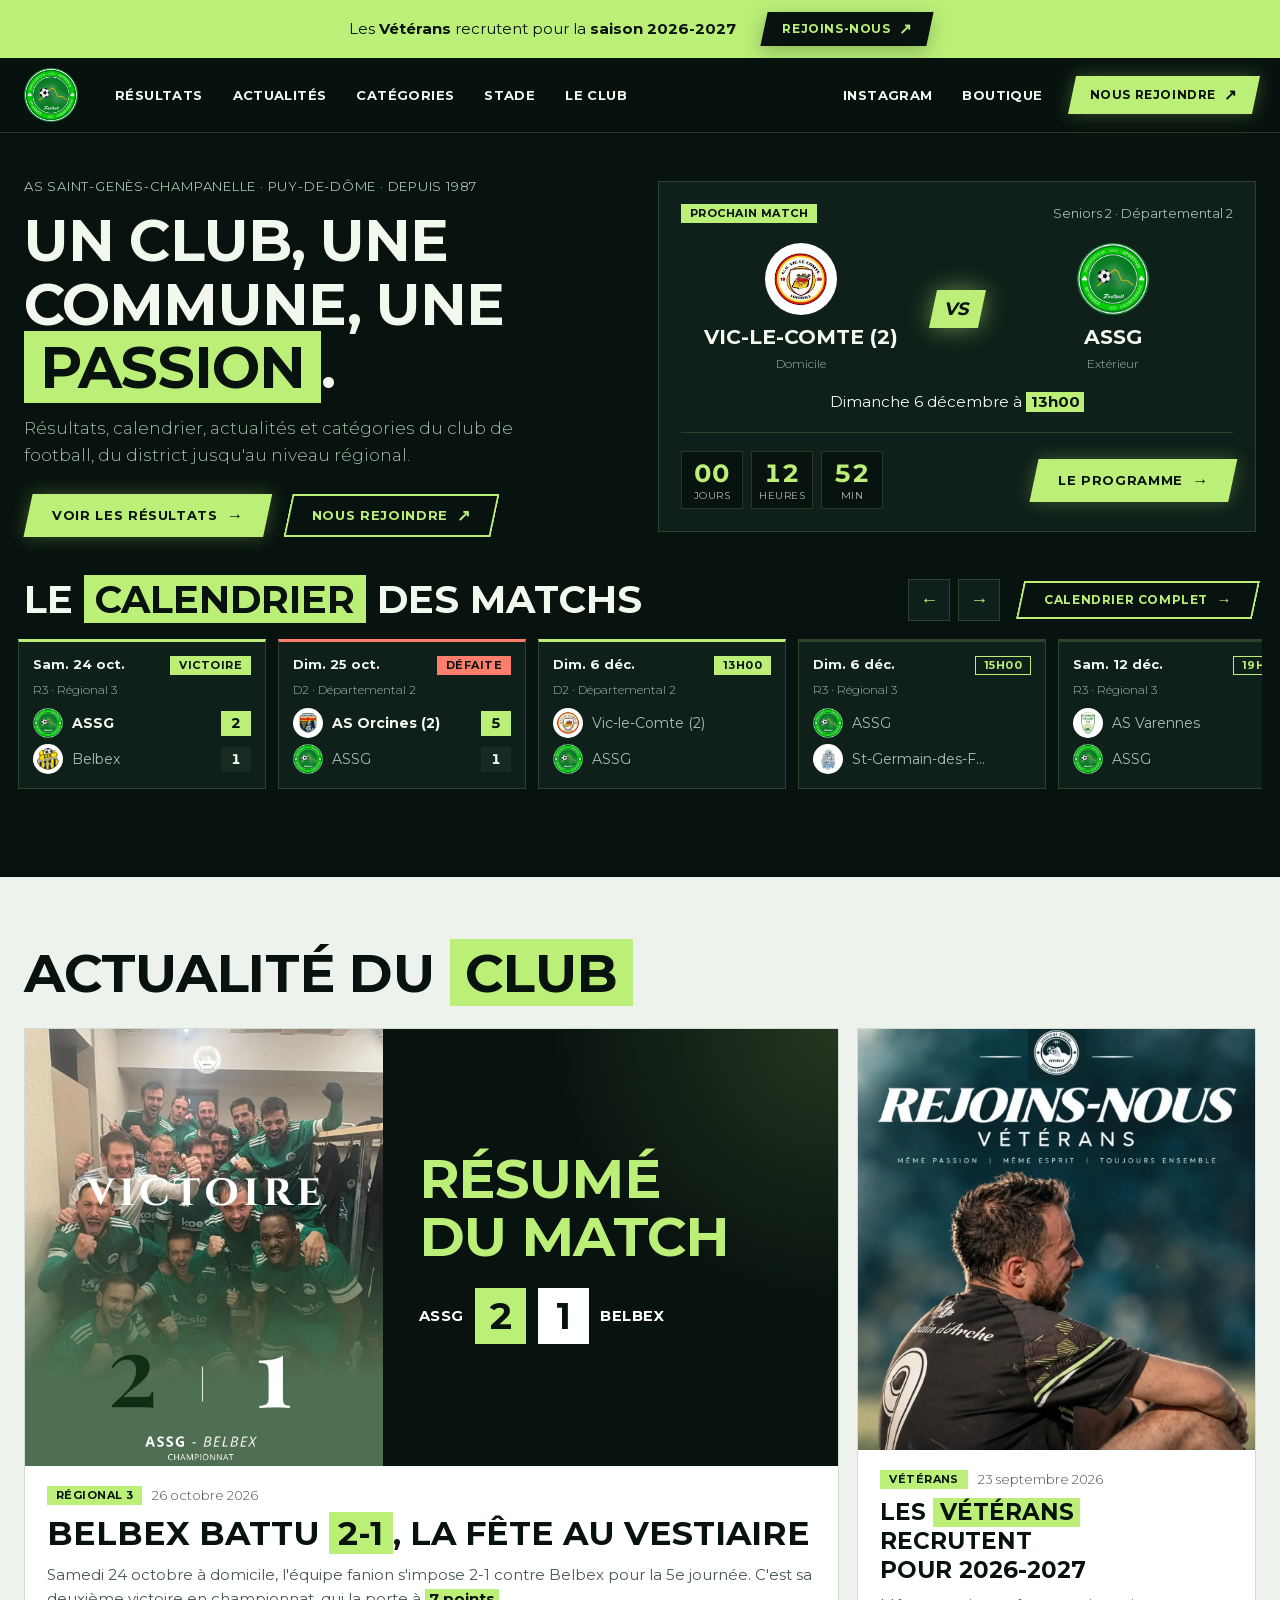
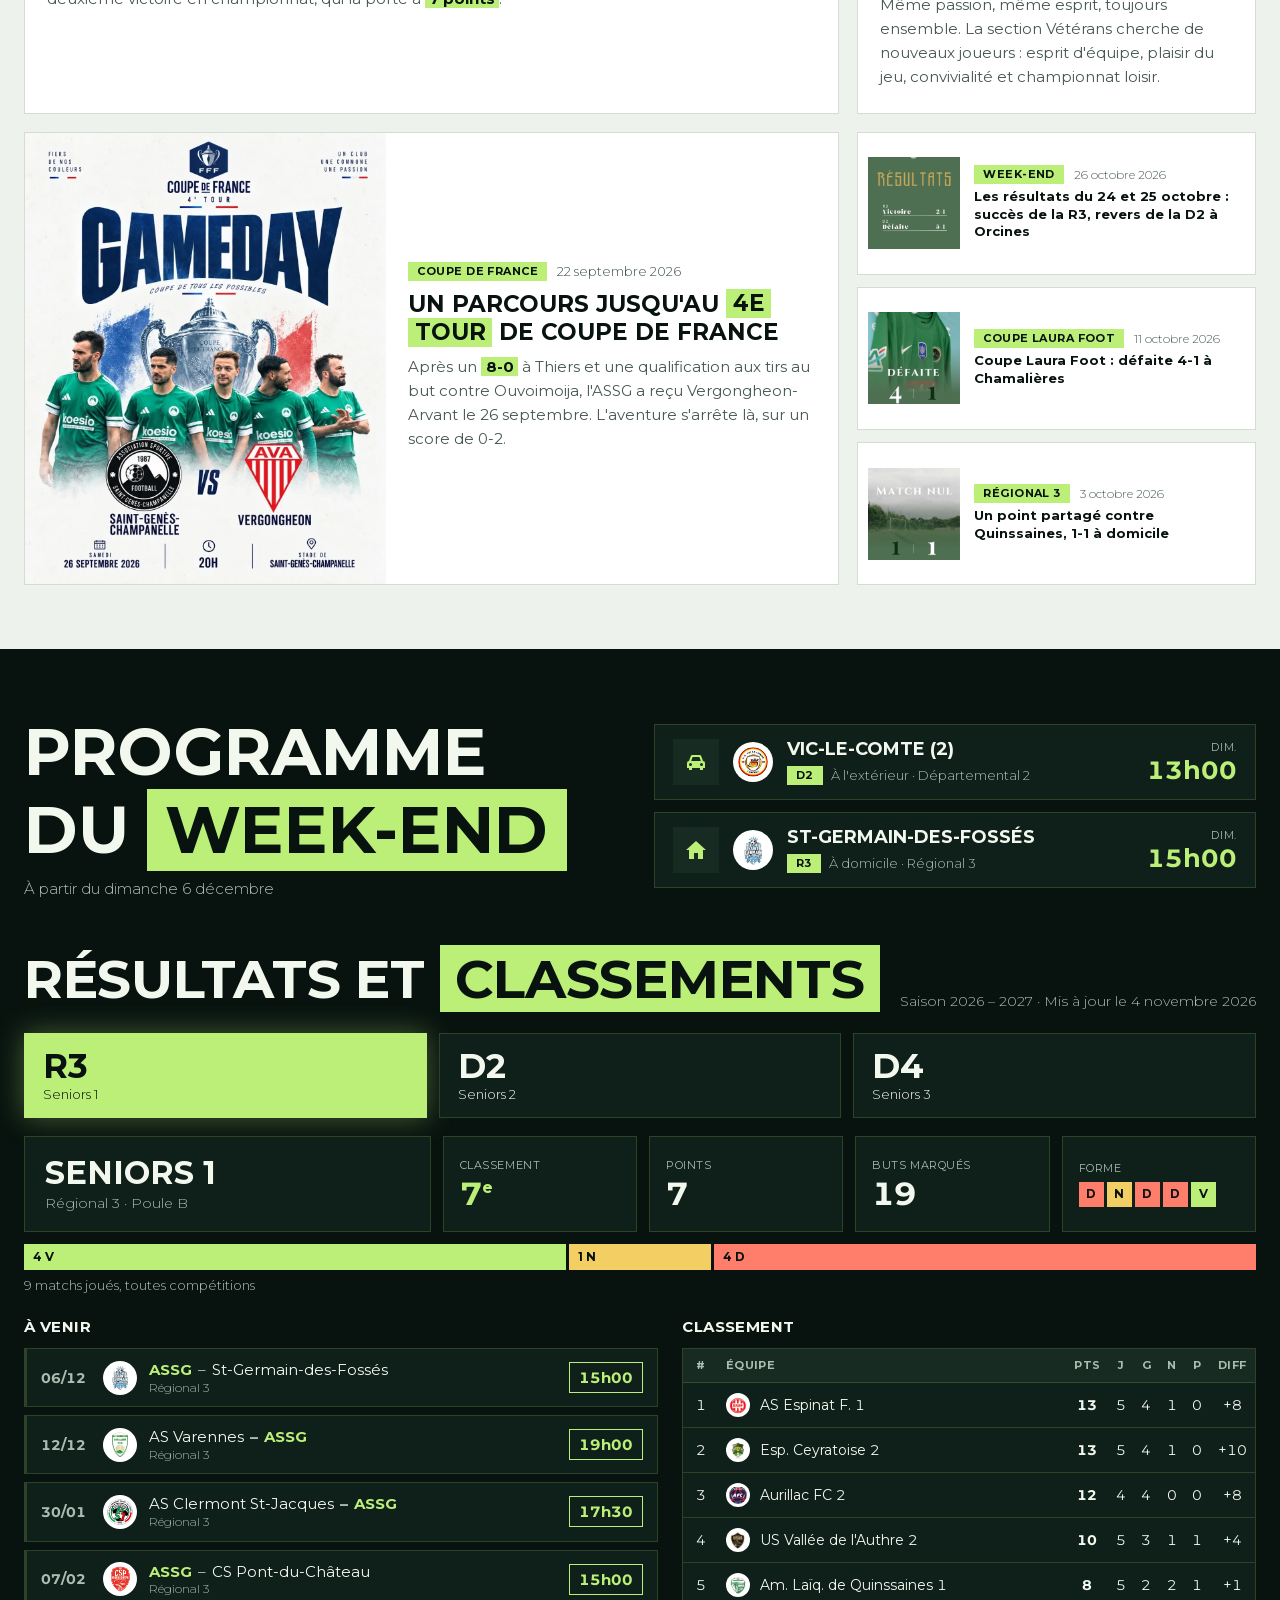
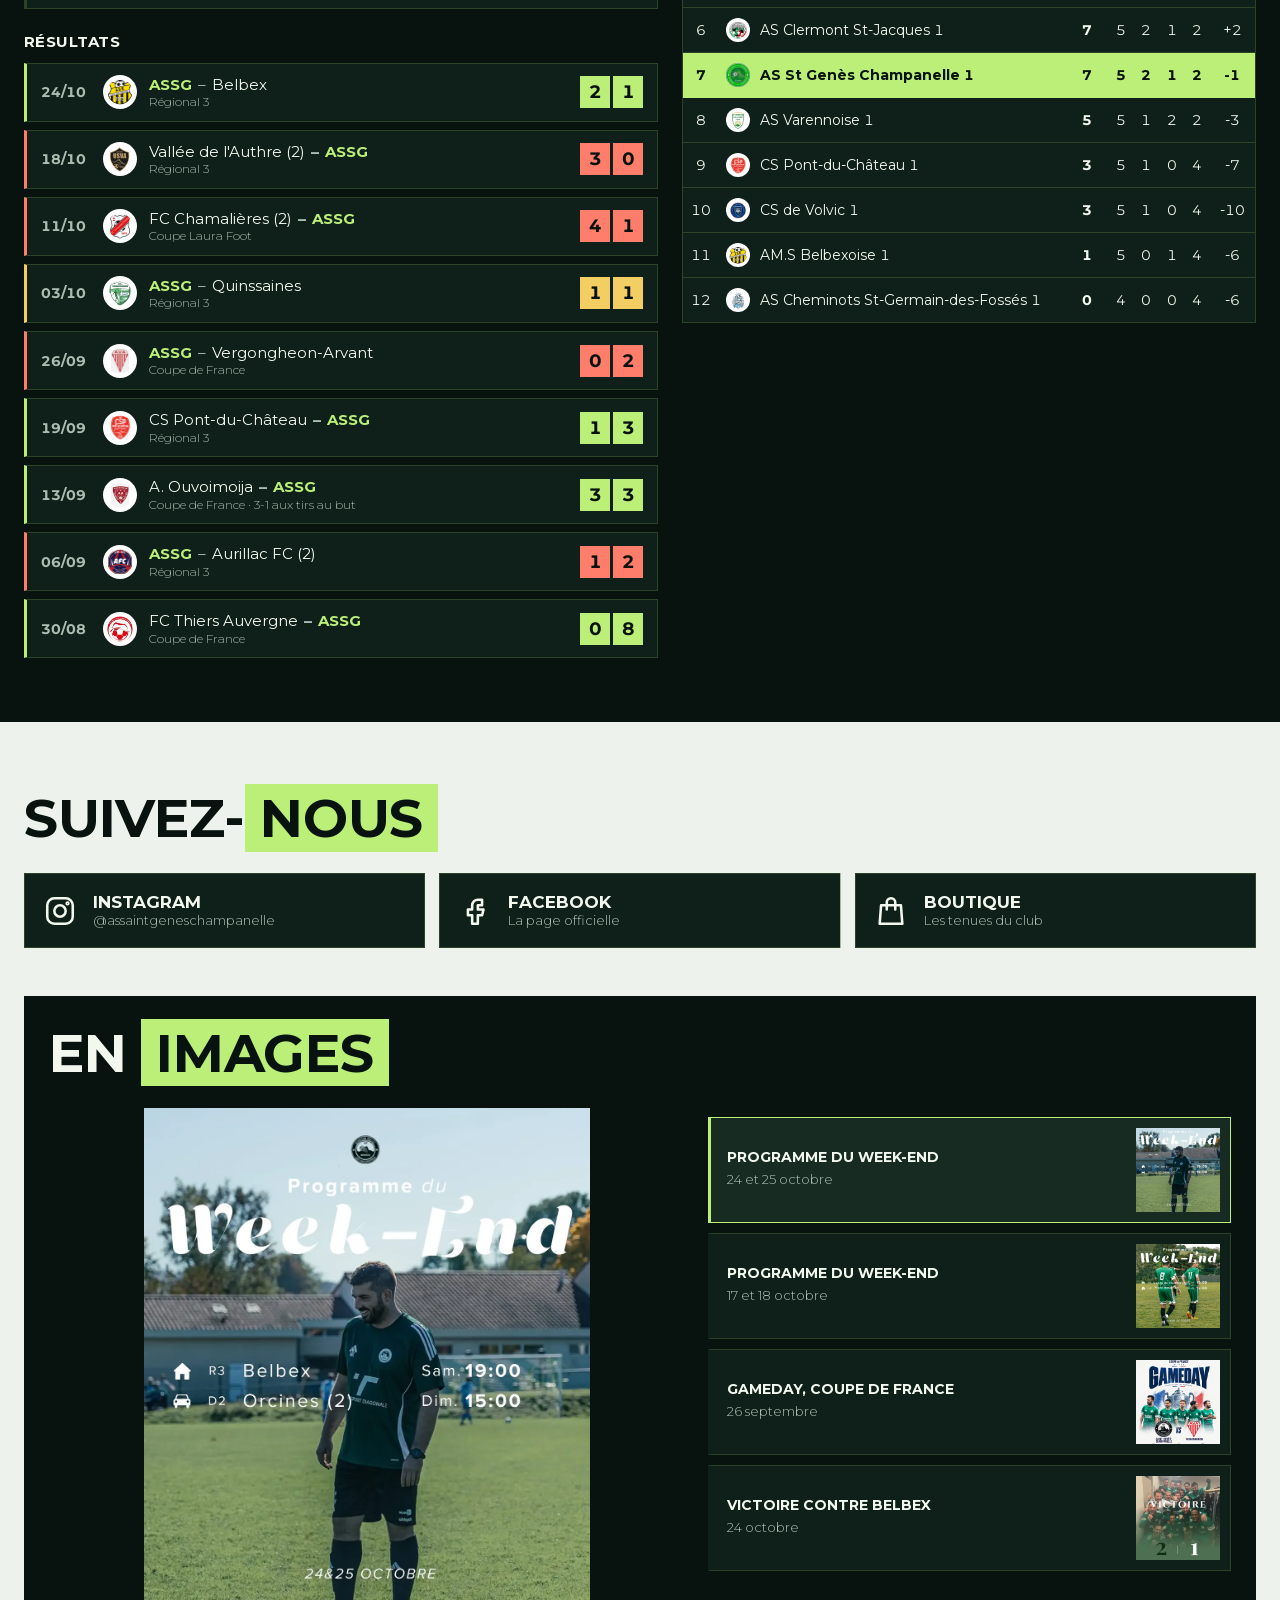
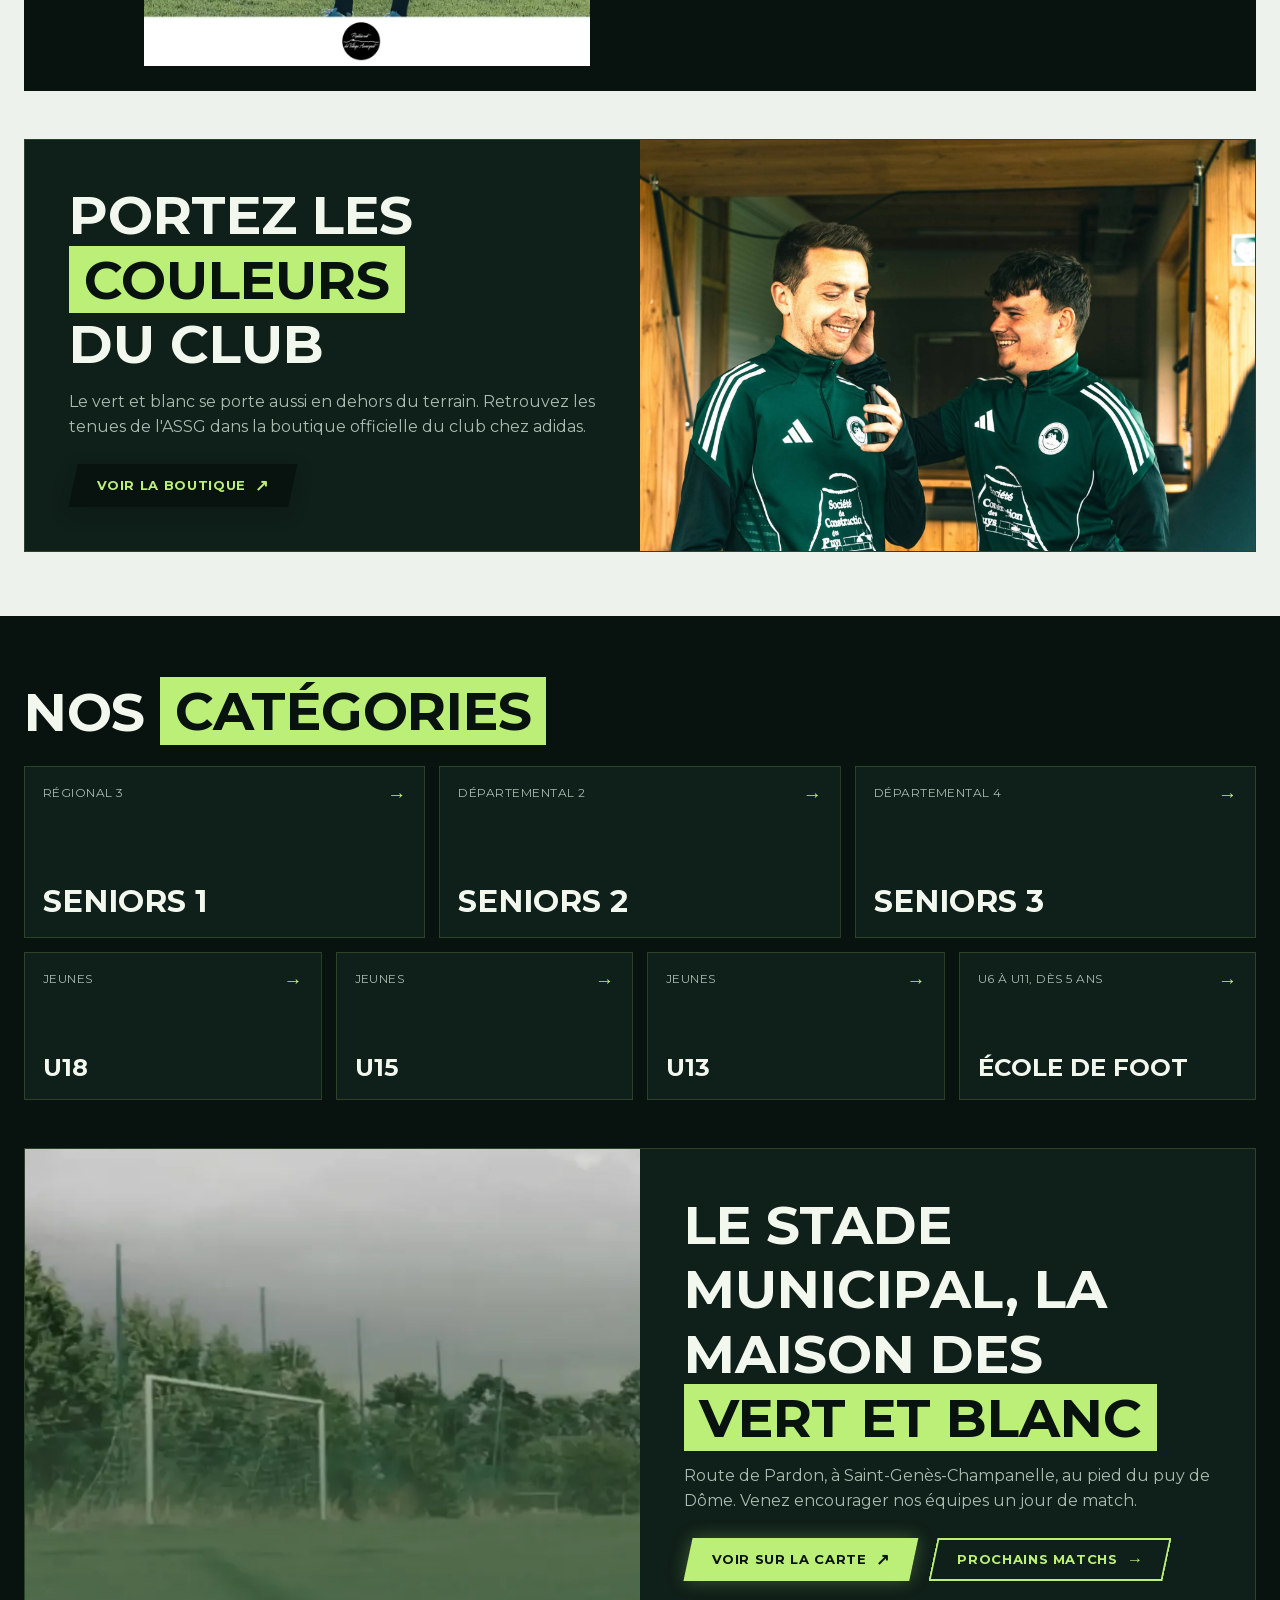
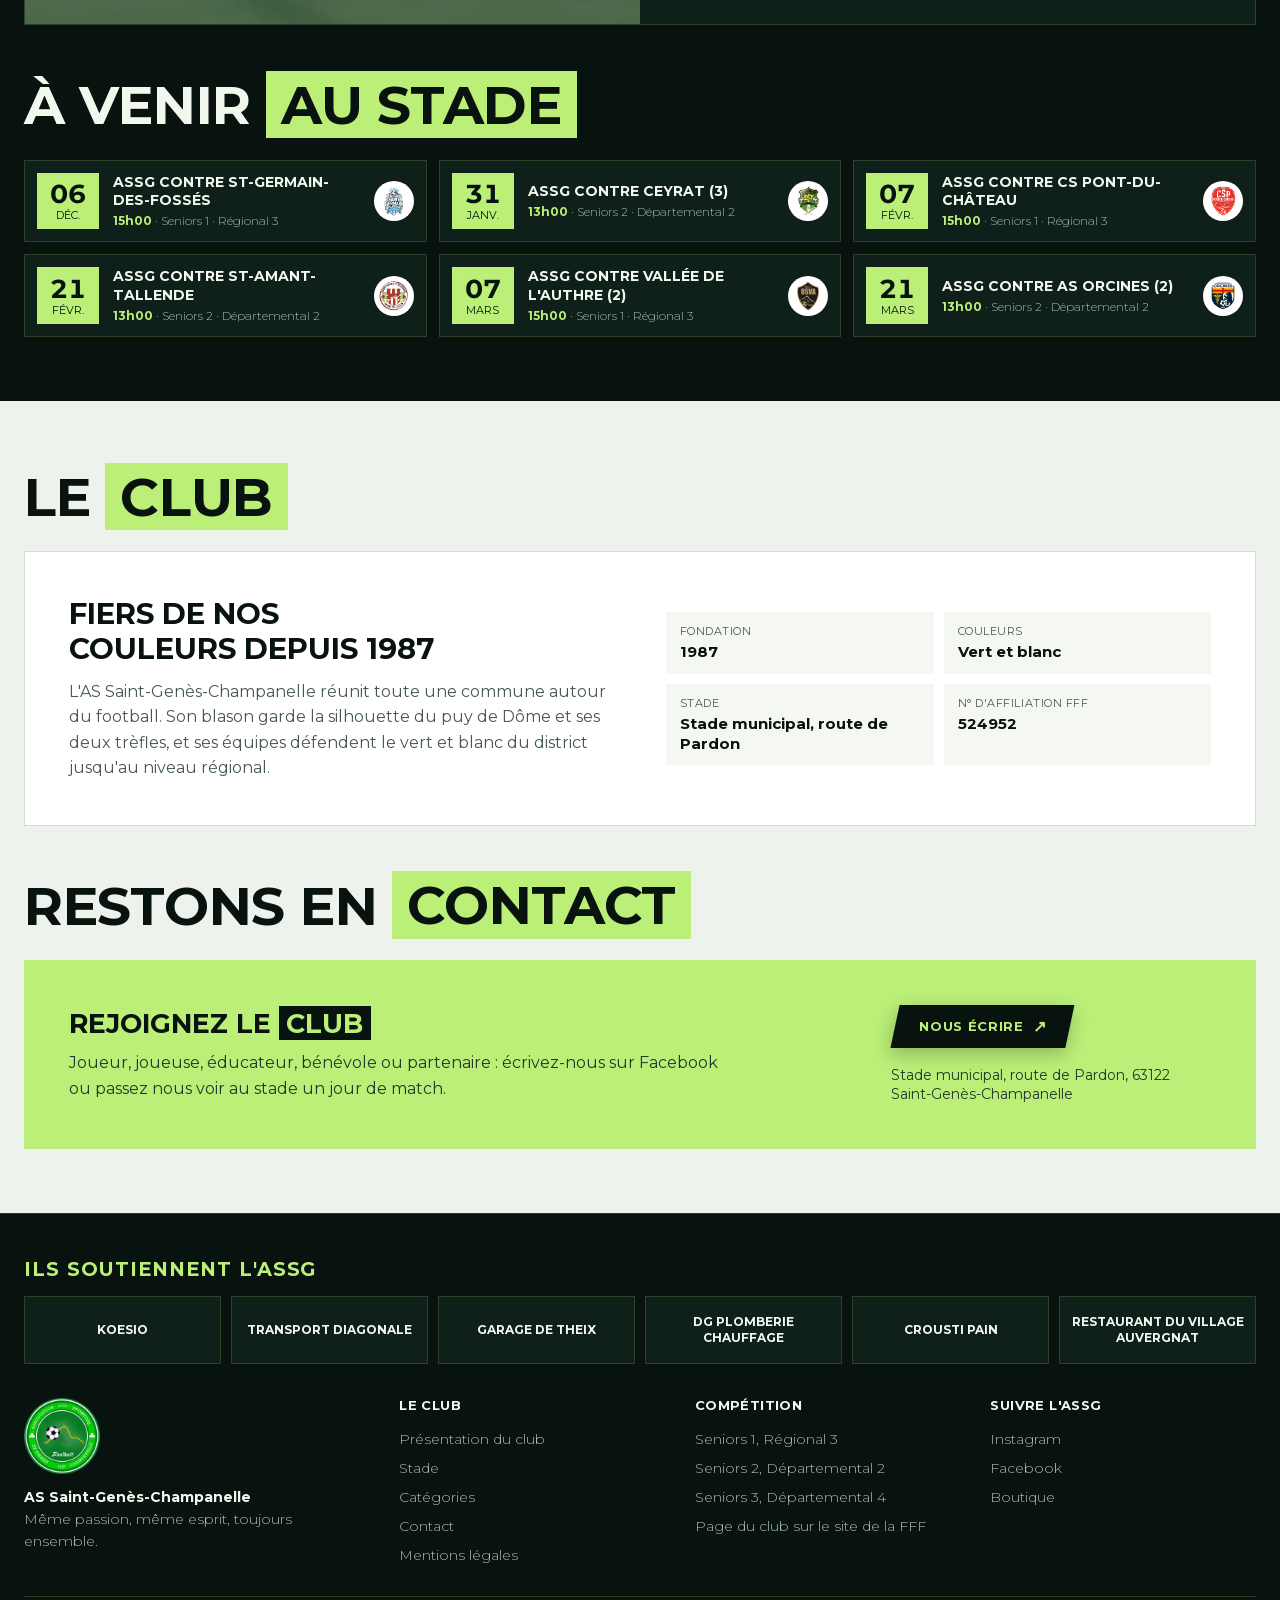
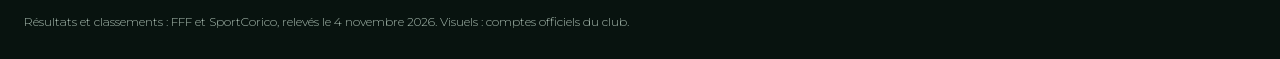
==== index.html @ 80221442 "Première publication du site de l'AS Saint-Genès-Champanelle Site statique, résultats mis à jour aut" ====
<!doctype html>
<html lang="fr">
<head>
<meta charset="utf-8">
<meta name="viewport" content="width=device-width, initial-scale=1, viewport-fit=cover">
<title>AS Saint-Genès-Champanelle</title>
<meta name="description" content="Site du club de football de l'AS Saint-Genès-Champanelle (Puy-de-Dôme) : résultats, classements, actualités, agenda et catégories.">
<link rel="icon" href="assets/logo.png">
<link rel="canonical" href="https://assaintgeneschampanelle.fr/">
<meta property="og:type" content="website">
<meta property="og:site_name" content="AS Saint-Genès-Champanelle">
<meta property="og:title" content="AS Saint-Genès-Champanelle">
<meta property="og:description" content="Résultats, calendrier, actualités et catégories du club de football du Puy-de-Dôme.">
<meta property="og:url" content="https://assaintgeneschampanelle.fr/">
<meta property="og:image" content="https://assaintgeneschampanelle.fr/assets/boutique-tenues.jpg">
<link rel="stylesheet" href="css/style.css">
</head>
<body>

<a class="saut" href="#resultats">Aller aux résultats</a>

<aside class="alerte" aria-label="Annonce">
  <div class="wrap alerte-in">
    <p>Les <strong>Vétérans</strong> recrutent pour la <strong class="nb">saison 2026-2027</strong></p>
    <a class="btn" data-lien="facebook" target="_blank" rel="noopener">Rejoins-nous</a>
  </div>
</aside>

<header class="top">
  <div class="wrap top-in">
    <a class="marque" href="#accueil" aria-label="AS Saint-Genès-Champanelle, accueil">
      <img src="assets/logo.png" alt="" width="54" height="54">
    </a>
    <button id="burger" class="burger" aria-expanded="false" aria-controls="nav">Menu</button>
    <nav id="nav" class="nav sombre" aria-label="Navigation principale">
      <div class="nav-g">
        <a href="#resultats">Résultats</a>
        <a href="#actualites">Actualités</a>
        <a href="#categories">Catégories</a>
        <a href="#stade">Stade</a>
        <a href="#club">Le club</a>
      </div>
      <div class="nav-d">
        <a data-lien="instagram" target="_blank" rel="noopener">Instagram</a>
        <a data-lien="boutique" target="_blank" rel="noopener">Boutique</a>
        <a class="btn" data-lien="facebook" target="_blank" rel="noopener">Nous rejoindre</a>
      </div>
    </nav>
  </div>
</header>

<main id="accueil">

  <section class="band sombre hero" aria-label="Le club, prochain match et calendrier">
    <div class="wrap">
      <div class="hero-grid">
        <div>
          <p class="kicker">AS Saint-Genès-Champanelle · Puy-de-Dôme · Depuis 1987</p>
          <h1>Un club, une commune, une <mark>passion</mark>.</h1>
          <p class="hero-sous">Résultats, calendrier, actualités et catégories du club de football, du district jusqu'au niveau régional.</p>
          <div class="btns">
            <a class="btn" href="#resultats">Voir les résultats</a>
            <a class="btn btn-ligne" data-lien="facebook" target="_blank" rel="noopener">Nous rejoindre</a>
          </div>
        </div>
        <div id="next" class="next tuile-pleine"></div>
      </div>

      <div class="sb-tete">
        <h2>Le <mark>calendrier</mark> des matchs</h2>
        <div class="sb-ctrl">
          <button type="button" class="fleche" id="sb-prec" aria-label="Matchs précédents">←</button>
          <button type="button" class="fleche" id="sb-suiv" aria-label="Matchs suivants">→</button>
          <a class="btn btn-ligne" href="#resultats">Calendrier complet</a>
        </div>
      </div>
      <ul id="scoreboard" class="scoreboard" tabindex="0" aria-label="Scores et prochains matchs, faites défiler horizontalement"></ul>
    </div>
  </section>

  <section id="actualites" class="band clair" aria-labelledby="t-act">
    <div class="wrap">
      <div class="tete"><h2 id="t-act">Actualité du <mark>club</mark></h2></div>
      <div class="lede">
        <article id="lede-une" class="lede-une card"></article>
        <article id="lede-rail" class="lede-rail card"></article>
        <article id="lede-moyen" class="lede-moyen card"></article>
        <ul id="lede-liste" class="lede-liste"></ul>
      </div>
    </div>
  </section>

  <section class="band sombre">
    <div class="wrap">
      <div id="prog-section" class="bloc prog-grid">
        <h2>Programme du <mark class="nb">week-end</mark> <span id="wk-date" class="wk-date"></span></h2>
        <ul id="programme" class="programme"></ul>
      </div>

      <div id="resultats" class="bloc">
        <div class="tete">
          <h2>Résultats et <mark>classements</mark></h2>
          <p>Saison 2026 – 2027 · Mis à jour le <span data-maj></span></p>
        </div>
        <div id="onglets" class="onglets" role="tablist" aria-label="Choisir une équipe"></div>
        <div id="equipe-panel" class="panel" role="tabpanel"></div>
      </div>
    </div>
  </section>

  <section class="band clair">
    <div class="wrap">
      <div class="bloc">
        <div class="tete"><h2>Suivez-<mark>nous</mark></h2></div>
        <div class="reseaux sombre">
          <a class="tuile-pleine" data-lien="instagram" target="_blank" rel="noopener">
            <svg viewBox="0 0 24 24" aria-hidden="true"><rect x="3" y="3" width="18" height="18" rx="5"/><circle cx="12" cy="12" r="4"/><circle cx="17.3" cy="6.7" r=".6"/></svg>
            <div><b>Instagram</b><span>@assaintgeneschampanelle</span></div>
          </a>
          <a class="tuile-pleine" data-lien="facebook" target="_blank" rel="noopener">
            <svg viewBox="0 0 24 24" aria-hidden="true"><path d="M14 8h3V4h-3a4 4 0 0 0-4 4v3H7v4h3v6h4v-6h3l1-4h-4V8z"/></svg>
            <div><b>Facebook</b><span>La page officielle</span></div>
          </a>
          <a class="tuile-pleine" data-lien="boutique" target="_blank" rel="noopener">
            <svg viewBox="0 0 24 24" aria-hidden="true"><path d="M5 8h14l1 13H4L5 8z"/><path d="M9 11V6a3 3 0 0 1 6 0v5"/></svg>
            <div><b>Boutique</b><span>Les tenues du club</span></div>
          </a>
        </div>
      </div>

      <div class="bloc">
        <div class="galerie sombre">
          <div class="gal-grand">
            <div class="tete"><h2 id="t-img">En <mark>images</mark></h2></div>
            <a id="gal-lien" target="_blank" rel="noopener"><img id="gal-img" src="assets/weekend-24-25-oct.webp" alt=""></a>
          </div>
          <ul id="gal-liste" class="gal-liste"></ul>
        </div>
      </div>

      <div class="bloc split card sombre">
        <div class="split-txt">
          <h2>Portez les <mark>couleurs</mark> du club</h2>
          <p>Le vert et blanc se porte aussi en dehors du terrain. Retrouvez les tenues de l'ASSG dans la boutique officielle du club chez adidas.</p>
          <div class="btns">
            <a class="btn" data-lien="boutique" target="_blank" rel="noopener">Voir la boutique</a>
          </div>
        </div>
        <div class="split-media"><img class="split-img crop-tenues" src="assets/boutique-tenues.jpg" alt="Deux membres de l'ASSG souriants, en haut d'entraînement vert du club" loading="lazy"></div>
      </div>
    </div>
  </section>

  <section class="band sombre">
    <div class="wrap">
      <div id="categories" class="bloc">
        <div class="tete"><h2>Nos <mark>catégories</mark></h2></div>
        <div class="tuiles">
          <a class="tuile t3 tuile-pleine" href="#resultats" data-voir="s1"><span class="tuile-haut"><span class="tuile-niv">Régional 3</span><span class="tuile-fl">→</span></span><b>Seniors 1</b></a>
          <a class="tuile t3 tuile-pleine" href="#resultats" data-voir="s2"><span class="tuile-haut"><span class="tuile-niv">Départemental 2</span><span class="tuile-fl">→</span></span><b>Seniors 2</b></a>
          <a class="tuile t3 tuile-pleine" href="#resultats" data-voir="s3"><span class="tuile-haut"><span class="tuile-niv">Départemental 4</span><span class="tuile-fl">→</span></span><b>Seniors 3</b></a>
          <a class="tuile t4 tuile-pleine" data-lien="facebook" target="_blank" rel="noopener"><span class="tuile-haut"><span class="tuile-niv">Jeunes</span><span class="tuile-fl">→</span></span><b>U18</b></a>
          <a class="tuile t4 tuile-pleine" data-lien="facebook" target="_blank" rel="noopener"><span class="tuile-haut"><span class="tuile-niv">Jeunes</span><span class="tuile-fl">→</span></span><b>U15</b></a>
          <a class="tuile t4 tuile-pleine" data-lien="facebook" target="_blank" rel="noopener"><span class="tuile-haut"><span class="tuile-niv">Jeunes</span><span class="tuile-fl">→</span></span><b>U13</b></a>
          <a class="tuile t4 tuile-pleine" data-lien="facebook" target="_blank" rel="noopener"><span class="tuile-haut"><span class="tuile-niv">U6 à U11, dès 5 ans</span><span class="tuile-fl">→</span></span><b>École de foot</b></a>
        </div>
      </div>

      <div id="stade" class="bloc split split-inv card">
        <div class="split-media"><img class="split-img crop-terrain" src="assets/nul-quinssaines.webp" alt="Le terrain du stade municipal et ses buts, sous un ciel gris" loading="lazy"></div>
        <div class="split-txt">
          <h2>Le stade municipal, la maison des <mark>Vert et Blanc</mark></h2>
          <p>Route de Pardon, à Saint-Genès-Champanelle, au pied du puy de Dôme. Venez encourager nos équipes un jour de match.</p>
          <div class="btns">
            <a class="btn" data-lien="carte" target="_blank" rel="noopener">Voir sur la carte</a>
            <a class="btn btn-ligne" href="#agenda-section">Prochains matchs</a>
          </div>
        </div>
      </div>

      <div id="agenda-section" class="bloc">
        <div class="tete"><h2>À venir <mark>au stade</mark></h2></div>
        <ul id="agenda" class="agenda"></ul>
      </div>
    </div>
  </section>

  <section class="band clair">
    <div class="wrap">
      <div id="club" class="bloc">
        <div class="tete"><h2>Le <mark>club</mark></h2></div>
        <div class="club-txt card">
          <div>
            <h3>Fiers de nos couleurs depuis 1987</h3>
            <p>L'AS Saint-Genès-Champanelle réunit toute une commune autour du football. Son blason garde la silhouette du puy de Dôme et ses deux trèfles, et ses équipes défendent le vert et blanc du district jusqu'au niveau régional.</p>
          </div>
          <dl class="fiche">
            <div><dt>Fondation</dt><dd>1987</dd></div>
            <div><dt>Couleurs</dt><dd>Vert et blanc</dd></div>
            <div><dt>Stade</dt><dd>Stade municipal, route de Pardon</dd></div>
            <div><dt>N° d'affiliation FFF</dt><dd>524952</dd></div>
          </dl>
        </div>
      </div>

      <div id="contact" class="bloc">
        <div class="tete"><h2>Restons en <mark>contact</mark></h2></div>
        <div class="carte carte-lime card clair">
          <div>
            <h3>Rejoignez le <mark>club</mark></h3>
            <p>Joueur, joueuse, éducateur, bénévole ou partenaire : écrivez-nous sur Facebook ou passez nous voir au stade un jour de match.</p>
          </div>
          <div class="carte-action">
            <a class="btn" data-lien="facebook" target="_blank" rel="noopener">Nous écrire</a>
            <address>Stade municipal, route de Pardon, 63122 Saint-Genès-Champanelle</address>
          </div>
        </div>
      </div>
    </div>
  </section>

</main>

<footer class="pied sombre">
  <div class="wrap">
    <div class="pied-part">
      <h2>Ils soutiennent l'ASSG</h2>
      <ul id="partenaires" class="partenaires"></ul>
    </div>
    <div class="pied-nav">
      <div class="pied-marque">
        <img src="assets/logo.png" alt="Blason de l'AS Saint-Genès-Champanelle" width="76" height="76" loading="lazy">
        <p><b>AS Saint-Genès-Champanelle</b><br>Même passion, même esprit, toujours ensemble.</p>
      </div>
      <nav aria-label="Le club">
        <h3>Le club</h3>
        <a href="#club">Présentation du club</a>
        <a href="#stade">Stade</a>
        <a href="#categories">Catégories</a>
        <a data-lien="facebook" target="_blank" rel="noopener">Contact</a>
        <a href="mentions-legales.html">Mentions légales</a>
      </nav>
      <nav aria-label="Compétition">
        <h3>Compétition</h3>
        <a href="#resultats" data-voir="s1">Seniors 1, Régional 3</a>
        <a href="#resultats" data-voir="s2">Seniors 2, Départemental 2</a>
        <a href="#resultats" data-voir="s3">Seniors 3, Départemental 4</a>
        <a data-lien="fff" target="_blank" rel="noopener">Page du club sur le site de la FFF</a>
      </nav>
      <nav aria-label="Réseaux du club">
        <h3>Suivre l'ASSG</h3>
        <a data-lien="instagram" target="_blank" rel="noopener">Instagram</a>
        <a data-lien="facebook" target="_blank" rel="noopener">Facebook</a>
        <a data-lien="boutique" target="_blank" rel="noopener">Boutique</a>
      </nav>
    </div>
    <p class="pied-src">Résultats et classements : FFF et SportCorico, relevés le <span data-maj></span>. Visuels : comptes officiels du club.</p>
  </div>
</footer>

<script src="js/data.js"></script>
<script src="js/resultats.js"></script>
<script src="js/app.js"></script>
</body>
</html>
---- css/style.css ----
/* Direction : interface de type esport, faite de cards et de tuiles.
   Fond #08130F en alternance avec des bandes claires, surbrillance #BBEF78.
   Montserrat Bold pour les titres et les données, Regular et Light pour les textes.
   Aucune animation automatique : tous les effets se déclenchent au passage de la souris. */
@font-face { font-family: "Montserrat"; font-style: normal; font-weight: 100 900; font-display: swap; src: url("../assets/fonts/montserrat-latin-ext.woff2") format("woff2"); unicode-range: U+0100-02BA, U+02BD-02C5, U+02C7-02CC, U+02CE-02D7, U+02DD-02FF, U+0304, U+0308, U+0329, U+1D00-1DBF, U+1E00-1E9F, U+1EF2-1EFF, U+2020, U+20A0-20AB, U+20AD-20C4, U+2113, U+2C60-2C7F, U+A720-A7FF; }
@font-face { font-family: "Montserrat"; font-style: normal; font-weight: 100 900; font-display: swap; src: url("../assets/fonts/montserrat-latin.woff2") format("woff2"); unicode-range: U+0000-00FF, U+0131, U+0152-0153, U+02BB-02BC, U+02C6, U+02DA, U+02DC, U+0304, U+0308, U+0329, U+2000-206F, U+20AC, U+2122, U+2191, U+2193, U+2212, U+2215, U+FEFF, U+FFFD; }

:root {
  --noir: #08130F;
  --noir-2: #0F1F19;
  --noir-3: #172B22;
  --lime: #BBEF78;
  --lime-rgb: 187, 239, 120;
  --rouge: #FF7D6B;
  --ambre: #F3CE63;
  --craie: #EDF2EC;
  --blanc: #FFFFFF;
  --contour: #000000;
  --halo: 0 0 0 transparent;
  --f: "Montserrat", "Helvetica Neue", Arial, sans-serif;
  color-scheme: light;
}

/* Chaque bande ou card choisit son univers : les composants ne lisent que ces variables */
.sombre {
  --surface: var(--noir-2);
  --surface-2: var(--noir-3);
  --bord: rgba(var(--lime-rgb), .17);
  --txt: #F3F8EF;
  --doux: #A9BDB1;
  --ombre: rgba(0, 0, 0, .55);
  --spot: rgba(255, 255, 255, .07);
  --vif: var(--lime);
  color: var(--txt);
}
.clair {
  --surface: var(--blanc);
  --surface-2: #F4F7F2;
  --bord: #D3DDD3;
  --txt: var(--noir);
  --doux: #47594F;
  --ombre: rgba(8, 19, 15, .18);
  --spot: rgba(255, 255, 255, .3);
  --vif: var(--noir);
  color: var(--txt);
}
/* Cards posées sur un fond vert foncé : contour, équerres et lueur lime au survol */
.band.sombre, .pied.sombre, .galerie.sombre {
  --contour: var(--lime);
  --spot: rgba(var(--lime-rgb), .15);
  --halo: 0 0 30px rgba(var(--lime-rgb), .22);
}

* { box-sizing: border-box; }
html { scroll-behavior: smooth; scroll-padding-top: 92px; }
body { margin: 0; background: var(--noir); color: var(--blanc); font: 400 16px/1.6 var(--f); overflow-x: hidden; -webkit-font-smoothing: antialiased; }
img { max-width: 100%; display: block; height: auto; }
ul, ol { list-style: none; margin: 0; padding: 0; }
h1, h2, h3, h4, p, dl, dd, figure { margin: 0; }
a { color: inherit; }
button { font: inherit; color: inherit; }
:focus-visible { outline: 3px solid var(--lime); outline-offset: 3px; }

.wrap { max-width: 1320px; margin-inline: auto; padding-left: max(24px, env(safe-area-inset-left, 0px)); padding-right: max(24px, env(safe-area-inset-right, 0px)); }
.saut { position: absolute; left: -999px; }
.saut:focus { left: 12px; top: 12px; z-index: 50; background: var(--lime); color: var(--noir); padding: 8px 12px; }
.nb { white-space: nowrap; }

/* Mot-clé en surbrillance */
mark { background: var(--lime); color: var(--noir); padding: .02em .28em; font-weight: 700; -webkit-box-decoration-break: clone; box-decoration-break: clone; }

/* Bandes */
.band { padding-block: 64px; }
.band.sombre { background: var(--noir); }
.band.clair { background: var(--craie); }
.bloc + .bloc { margin-top: 48px; }

.tete { display: flex; justify-content: space-between; align-items: flex-end; flex-wrap: wrap; gap: 8px 20px; margin-bottom: 22px; }
.tete h2 { font: 700 clamp(37.5px, 4.2vw, 54px)/1.2 var(--f); text-transform: uppercase; letter-spacing: -.005em; text-wrap: balance; }
.tete p { font: 300 14px/1.4 var(--f); color: var(--doux); }

/* ===== Boutons ===== */
.btn {
  position: relative; isolation: isolate; display: inline-flex; align-items: center; gap: .7em;
  padding: 15px 24px; border: 0; background: none; cursor: pointer;
  font: 700 13px/1 var(--f); text-transform: uppercase; letter-spacing: .05em; text-decoration: none; white-space: nowrap;
  color: var(--noir); transition: translate .2s ease, color .25s ease;
}
.btn::before {
  content: ""; position: absolute; inset: 0; z-index: -1; transform: skewX(-12deg);
  background: linear-gradient(105deg, var(--lime) 40%, #F4FFE4 50%, var(--lime) 60%);
  background-size: 280% 100%; background-position: 100% 0;
  box-shadow: 0 0 18px rgba(var(--lime-rgb), .28);
  transition: background-position .6s ease, box-shadow .25s ease;
}
.btn::after { content: "→"; font-size: 1.25em; line-height: .8; transition: translate .2s ease; }
.btn[data-lien]::after { content: "↗"; }
.btn:hover { translate: 0 -2px; }
.btn:hover::before { background-position: 0 0; box-shadow: 0 0 34px rgba(var(--lime-rgb), .75), 0 8px 24px rgba(var(--lime-rgb), .25); }
.btn:hover::after { translate: 4px 0; }
.btn:active { translate: 0 1px; }

/* Bouton contour */
.btn-ligne { color: var(--lime); }
.btn-ligne::before {
  background: linear-gradient(90deg, var(--lime) 50%, transparent 50%);
  background-size: 230% 100%; background-position: 100% 0;
  box-shadow: inset 0 0 0 2px var(--lime);
  transition: background-position .35s ease, box-shadow .25s ease;
}
.btn-ligne:hover { color: var(--noir); }
.btn-ligne:hover::before { box-shadow: inset 0 0 0 2px var(--lime), 0 0 30px rgba(var(--lime-rgb), .6); }

/* Boutons sur fond clair ou lime : sombres, ils se remplissent de lime au survol */
.clair .btn, .alerte .btn, .carte-lime .btn { color: var(--lime); }
.clair .btn::before, .alerte .btn::before, .carte-lime .btn::before {
  background: linear-gradient(90deg, var(--lime) 50%, var(--noir) 50%);
  background-size: 230% 100%; background-position: 100% 0;
  box-shadow: 0 6px 18px rgba(8, 19, 15, .25);
  transition: background-position .35s ease, box-shadow .25s ease;
}
.clair .btn:hover, .alerte .btn:hover, .carte-lime .btn:hover { color: var(--noir); }
.clair .btn:hover::before, .alerte .btn:hover::before { background-position: 0 0; box-shadow: 0 0 0 2px var(--noir), 0 10px 28px rgba(var(--lime-rgb), .8); }
.carte-lime .btn:hover::before { background-position: 0 0; box-shadow: 0 0 0 2px var(--noir), 0 10px 28px rgba(8, 19, 15, .35); }
.clair .btn-ligne { color: var(--noir); }
.clair .btn-ligne::before { background: linear-gradient(90deg, var(--lime) 50%, transparent 50%); background-size: 230% 100%; background-position: 100% 0; box-shadow: inset 0 0 0 2px var(--noir); }
.clair .btn-ligne:hover::before { box-shadow: inset 0 0 0 2px var(--noir), 0 10px 28px rgba(var(--lime-rgb), .8); }
.btns { display: flex; flex-wrap: wrap; gap: 14px 20px; margin-top: 24px; padding-inline: 4px; }

/* ===== Card : au survol, elle se soulève, ses bordures passent au noir et une lueur suit la souris, sans changer de couleur.
   Sur un fond vert foncé, le contour, les équerres et la lueur passent au lime. ===== */
.card {
  position: relative; overflow: hidden; background: var(--surface); border: 1px solid var(--bord);
  transition: translate .22s ease, border-color .22s ease, box-shadow .22s ease;
}
.card::before {
  content: ""; position: absolute; inset: 0; z-index: 2; pointer-events: none; opacity: 0;
  background: radial-gradient(280px circle at var(--mx, 50%) var(--my, 50%), var(--spot), transparent 72%);
  transition: opacity .25s ease;
}
.card::after {
  content: ""; position: absolute; inset: 6px; z-index: 3; pointer-events: none; opacity: 0;
  background:
    linear-gradient(var(--contour), var(--contour)) 0 0 / 16px 2px no-repeat,
    linear-gradient(var(--contour), var(--contour)) 0 0 / 2px 16px no-repeat,
    linear-gradient(var(--contour), var(--contour)) 100% 100% / 16px 2px no-repeat,
    linear-gradient(var(--contour), var(--contour)) 100% 100% / 2px 16px no-repeat;
  transform: scale(1.02); transition: opacity .2s ease, transform .2s ease;
}
.card.card:is(:hover, :focus-visible, :has(:focus-visible)) { translate: 0 -4px; border-color: var(--contour); box-shadow: 0 0 0 1px var(--contour), var(--halo), 0 16px 38px var(--ombre); }
.card:is(:hover, :focus-visible, :has(:focus-visible))::before { opacity: 1; }
.card:is(:hover, :focus-visible, :has(:focus-visible))::after { opacity: 1; transform: scale(1); }
.band.sombre .card img, .galerie.sombre .card img { transition: scale .45s ease; }
.band.sombre .card:hover img, .galerie.sombre .card:hover img { scale: 1.035; }

/* ===== Tuile de match, de catégorie ou de réseau : au survol, elle se remplit de lime
   en balayage et son contenu passe en sombre ===== */
.tuile-pleine {
  position: relative; text-decoration: none; color: var(--txt); border: 1px solid var(--bord);
  background: linear-gradient(115deg, var(--lime) 50%, var(--surface) 50%) no-repeat border-box;
  background-size: 340% 100%; background-position: 100% 0;
  transition: background-position .42s cubic-bezier(.2, .7, .2, 1), color .22s ease, translate .22s ease, box-shadow .22s ease, border-color .22s ease;
}
.tuile-pleine *:not(.btn) { transition: color .22s ease, background-color .22s ease, box-shadow .22s ease; }
.tuile-pleine:hover, .tuile-pleine:focus-visible {
  --txt: var(--noir); --doux: var(--noir); --vif: var(--noir); --bord: rgba(8, 19, 15, .25); --surface-2: rgba(8, 19, 15, .12);
  background-position: 0 0; color: var(--noir); border-color: var(--lime); translate: 0 -4px;
  box-shadow: 0 0 36px rgba(var(--lime-rgb), .45), 0 14px 32px var(--ombre);
}
/* Ce qui est déjà lime s'inverse pour rester visible sur la tuile remplie */
.tuile-pleine:hover .pill-V, .tuile-pleine:hover .pill-vif, .tuile-pleine:hover mark, .tuile-pleine:hover .vs,
.tuile-pleine:hover .sb-g b, .tuile-pleine:hover .sc-V b, .tuile-pleine:hover time { background: var(--noir); color: var(--lime); }
.tuile-pleine:hover .vs { box-shadow: none; }

/* Logos : le blason de l'ASSG tel quel, les logos adverses (JPEG sur fond blanc) dans une pastille blanche */
.logo { display: block; flex: none; width: var(--t, 28px); height: var(--t, 28px); object-fit: contain; }
.logo-club { background: var(--blanc); border-radius: 50%; padding: calc(var(--t, 28px) * .13); }

.pill { display: inline-block; padding: 4px 9px; font: 700 11px/1 var(--f); text-transform: uppercase; letter-spacing: .04em; white-space: nowrap; background: var(--surface-2); color: var(--txt); }
.pill-V, .pill-vif { background: var(--lime); color: var(--noir); }
.pill-N { background: var(--ambre); color: var(--noir); }
.pill-D { background: var(--rouge); color: var(--noir); }
.pill-F { background: var(--surface-2); color: var(--doux); }
.pill-h { background: transparent; color: var(--vif); box-shadow: inset 0 0 0 1px var(--vif); }

/* ===== Annonce ===== */
.alerte { background: var(--lime); color: var(--noir); }
.alerte-in { display: flex; justify-content: center; align-items: center; gap: 12px 28px; min-height: 58px; padding-block: 10px; flex-wrap: wrap; }
.alerte p { font: 400 15px/1.3 var(--f); text-align: center; }
.alerte strong { font-weight: 700; }
.alerte .btn { padding: 11px 18px; font-size: 12px; }

/* ===== En-tête ===== */
.top { position: sticky; top: 0; z-index: 20; background: rgba(8, 19, 15, .94); backdrop-filter: blur(10px); border-bottom: 1px solid rgba(var(--lime-rgb), .17); color: var(--blanc); }
.top-in { display: flex; align-items: center; justify-content: space-between; gap: 24px; min-height: 74px; }
.marque { flex: none; display: block; transition: scale .2s ease, filter .2s ease; }
.marque:hover { scale: 1.07; filter: drop-shadow(0 0 12px rgba(var(--lime-rgb), .7)); }
.marque img { width: 54px; height: 54px; }
.nav { flex: 1; display: flex; align-items: center; justify-content: space-between; gap: 18px; font: 700 13px/1 var(--f); text-transform: uppercase; letter-spacing: .03em; }
.nav-g, .nav-d { display: flex; align-items: center; gap: 4px; }
.nav-g a, .nav-d a:not(.btn) { position: relative; isolation: isolate; padding: 12px 13px; text-decoration: none; transition: color .2s ease; }
.nav-g a::before, .nav-d a:not(.btn)::before { content: ""; position: absolute; inset: 0; z-index: -1; background: var(--lime); transform: skewX(-12deg) scaleX(0); transform-origin: left; transition: transform .22s ease; }
.nav-g a:hover, .nav-d a:not(.btn):hover { color: var(--noir); }
.nav-g a:hover::before, .nav-d a:not(.btn):hover::before { transform: skewX(-12deg) scaleX(1); }
.nav-d .btn { margin-left: 12px; padding: 13px 18px; font-size: 12px; }
.burger { display: none; background: transparent; color: var(--lime); border: 2px solid var(--lime); padding: 10px 14px; font: 700 13px/1 var(--f); text-transform: uppercase; cursor: pointer; }

/* ===== Ouverture ===== */
.hero { padding-block: 44px 72px; }
.hero-grid { display: grid; grid-template-columns: minmax(0, 1fr) minmax(0, 1fr); gap: 36px; align-items: center; }
.kicker { font: 400 13px/1.4 var(--f); letter-spacing: .06em; text-transform: uppercase; color: var(--doux); }
.hero h1 { font: 700 clamp(35px, 4.5vw, 62px)/1.1 var(--f); text-transform: uppercase; letter-spacing: -.015em; margin-block: 14px 16px; }
.hero-sous { font: 300 17px/1.6 var(--f); color: var(--doux); max-width: 46ch; }

/* Card du prochain match */
.next { padding: 22px; }
.next:hover .btn { color: var(--lime); }
.next:hover .btn::before { background: var(--noir); box-shadow: none; }
.next .btn:hover::before { box-shadow: 0 0 0 2px var(--noir), 0 10px 24px rgba(8, 19, 15, .35); }
.next-haut { display: flex; justify-content: space-between; align-items: center; gap: 12px; flex-wrap: wrap; }
.next-comp { font: 400 13px/1.3 var(--f); color: var(--doux); }
.versus { display: grid; grid-template-columns: minmax(0, 1fr) auto minmax(0, 1fr); align-items: center; gap: 12px; margin-block: 20px 16px; text-align: center; }
.eq-v { --t: 72px; }
.eq-v .logo, .eq-v .mono { margin-inline: auto; }
.eq-v .mono { font-size: 18px; }
.eq-v b { display: block; font: 700 clamp(16px, 1.6vw, 21px)/1.2 var(--f); text-transform: uppercase; margin-top: 10px; }
.eq-v small { font: 300 12px/1.3 var(--f); color: var(--doux); }
.vs { font: 700 18px/1 var(--f); color: var(--noir); background: var(--lime); padding: 10px 12px; transform: skewX(-12deg); box-shadow: 0 0 24px rgba(var(--lime-rgb), .5); }
.next-date { text-align: center; font: 400 15px/1.5 var(--f); }
.next-bas { display: flex; align-items: center; justify-content: space-between; gap: 16px 24px; flex-wrap: wrap; margin-top: 18px; padding-top: 18px; border-top: 1px solid var(--bord); }
.count { display: flex; gap: 8px; }
.count span { display: block; min-width: 62px; padding: 8px 6px 7px; text-align: center; background: var(--noir); border: 1px solid rgba(var(--lime-rgb), .17); font: 400 10px/1 var(--f); text-transform: uppercase; letter-spacing: .05em; color: #A9BDB1; }
.count b { display: block; font: 700 25px/1.1 var(--f); color: var(--lime); margin-bottom: 4px; font-variant-numeric: tabular-nums; }

/* ===== Calendrier en tuiles ===== */
.sb-tete { display: flex; justify-content: space-between; align-items: center; gap: 12px 20px; flex-wrap: wrap; margin-top: 40px; }
.sb-tete h2 { font: 700 clamp(30px, 3vw, 39px)/1.2 var(--f); text-transform: uppercase; }
.sb-ctrl { display: flex; align-items: center; gap: 8px; }
.fleche { width: 42px; height: 42px; display: grid; place-items: center; background: var(--surface); border: 1px solid var(--bord); color: var(--lime); font: 700 18px/1 var(--f); cursor: pointer; transition: background .2s ease, color .2s ease, box-shadow .2s ease; }
.fleche:hover { background: var(--lime); color: var(--noir); box-shadow: 0 0 22px rgba(var(--lime-rgb), .6); }
.sb-ctrl .btn { margin-left: 12px; padding-block: 13px; font-size: 12px; }
.scoreboard { display: flex; gap: 12px; overflow-x: auto; padding: 18px 6px 26px; margin: -2px -6px -10px; scrollbar-width: thin; scrollbar-color: rgba(var(--lime-rgb), .35) transparent; scroll-snap-type: x proximity; position: relative; }
.scoreboard > li { flex: 0 0 248px; scroll-snap-align: start; display: flex; }
.sb { width: 100%; display: block; padding: 14px; border-top-width: 3px; text-decoration: none; }
.sb.r-V, .sb.sb-next { border-top-color: var(--lime); }
.sb.r-N { border-top-color: var(--ambre); }
.sb.r-D { border-top-color: var(--rouge); }
.sb.sb:hover, .sb.sb:focus-visible { border-color: var(--lime); }
.sb-haut { display: flex; justify-content: space-between; align-items: center; gap: 8px; }
.sb-d { font: 700 13px/1.2 var(--f); white-space: nowrap; }
.sb-d::first-letter { text-transform: uppercase; }
.sb-c { display: block; font: 300 12px/1.3 var(--f); color: var(--doux); margin-block: 7px 11px; white-space: nowrap; overflow: hidden; text-overflow: ellipsis; }
.sb-l { --t: 30px; display: grid; grid-template-columns: 30px minmax(0, 1fr) 30px; align-items: center; gap: 9px; margin-top: 6px; font: 400 14px/1.2 var(--f); color: var(--doux); }
.sb-n { white-space: nowrap; overflow: hidden; text-overflow: ellipsis; }
.sb-l b { text-align: center; padding-block: 4px; background: var(--surface-2); font-weight: 700; color: var(--txt); font-variant-numeric: tabular-nums; }
.sb-g { color: var(--txt); font-weight: 700; }
.sb-g b { background: var(--lime); color: var(--noir); }
.mono { width: var(--t, 28px); height: var(--t, 28px); display: grid; place-items: center; border-radius: 50%; background: var(--surface-2); box-shadow: inset 0 0 0 1px var(--bord); font: 700 9px/1 var(--f); color: var(--txt); }

/* ===== Actualités en bento ===== */
.lede { display: grid; grid-template-columns: repeat(12, minmax(0, 1fr)); gap: 18px; }
.lede-une { grid-column: span 8; }
.lede-rail { grid-column: span 4; }
.lede-moyen { grid-column: span 8; display: grid; grid-template-columns: minmax(0, .8fr) minmax(0, 1fr); align-items: center; }
.lede-liste { grid-column: span 4; display: flex; flex-direction: column; gap: 12px; }
.lede-liste li { flex: 1; display: flex; }
.actu-corps { padding: 20px 22px 24px; }
.actu-meta { display: flex; align-items: center; flex-wrap: wrap; gap: 6px 10px; font: 300 13px/1.3 var(--f); color: var(--doux); margin-bottom: 9px; }
.lede h3 { text-wrap: balance; text-transform: uppercase; }
.lede h3 a { text-decoration: none; }
/* Toute la card est cliquable */
.lede h3 a::before { content: ""; position: absolute; inset: 0; z-index: 1; }
.lede-une h3 { font: 700 clamp(22px, 2.6vw, 34px)/1.2 var(--f); margin-bottom: 9px; }
.lede-rail h3, .lede-moyen h3 { font: 700 clamp(19px, 1.8vw, 24px)/1.25 var(--f); margin-bottom: 8px; }
.une-txt, .lede-rail p:last-child, .lede-moyen p:last-child { color: var(--doux); font-size: 15px; }
.une-visuel { display: grid; grid-template-columns: 44% 56%; aspect-ratio: 16 / 8.6; overflow: hidden; background: var(--noir); color: var(--blanc); }
.une-img { overflow: hidden; min-height: 0; }
.une-img img { width: 100%; height: 100%; object-fit: cover; }
.une-type { display: flex; flex-direction: column; justify-content: center; gap: clamp(10px, 2vw, 22px); padding: clamp(12px, 2.8vw, 36px); min-width: 0; background: radial-gradient(90% 90% at 100% 0, rgba(var(--lime-rgb), .16), transparent 70%); }
.une-gros { font: 700 clamp(22px, 4.3vw, 58px)/1.05 var(--f); text-transform: uppercase; letter-spacing: -.015em; color: var(--lime); }
.une-score { display: flex; align-items: center; flex-wrap: wrap; gap: clamp(6px, .9vw, 12px); }
.une-score small { font: 700 clamp(11px, 1.15vw, 15px)/1 var(--f); text-transform: uppercase; letter-spacing: .03em; }
.une-score b { display: grid; place-items: center; min-width: clamp(30px, 4vw, 54px); padding-block: clamp(4px, .6vw, 8px); font: 700 clamp(20px, 2.9vw, 38px)/1.1 var(--f); background: var(--blanc); color: var(--noir); }
.une-score b.gagne { background: var(--lime); }
.lede-rail img { width: 100%; aspect-ratio: 4 / 4.25; object-fit: cover; object-position: top; }
.lede-moyen > .moyen-img { display: block; height: 100%; overflow: hidden; }
.lede-moyen > .moyen-img img { width: 100%; height: 100%; object-fit: cover; }
.lede-liste a { flex: 1; display: grid; grid-template-columns: 92px minmax(0, 1fr); gap: 14px; align-items: center; padding: 10px; text-decoration: none; }
.lede-liste img { width: 92px; aspect-ratio: 1; object-fit: cover; }
.lede-liste .actu-meta { margin-bottom: 4px; font-size: 12px; }
.lede-liste strong { display: block; font: 700 13px/1.35 var(--f); }

/* ===== Programme ===== */
.prog-grid { display: grid; grid-template-columns: repeat(2, minmax(0, 1fr)); gap: 28px; align-items: center; }
.wk-date { display: block; font: 300 15px/1.4 var(--f); text-transform: none; color: var(--doux); margin-top: 8px; }
.prog-grid h2 { font: 700 clamp(40.5px, 5.1vw, 66px)/1.2 var(--f); text-transform: uppercase; text-wrap: balance; }
.programme { display: grid; gap: 12px; }
.prog { --t: 40px; display: grid; grid-template-columns: 46px 40px minmax(0, 1fr) auto; align-items: center; gap: 14px; padding: 14px 18px; }
.prog-ico { width: 46px; height: 46px; display: grid; place-items: center; background: var(--surface-2); }
.prog-ico svg { width: 24px; height: 24px; fill: var(--vif); display: block; }
.prog-adv { font: 700 18px/1.2 var(--f); text-transform: uppercase; min-width: 0; }
.prog-adv small { display: flex; flex-wrap: wrap; align-items: center; gap: 4px 8px; font: 300 13px/1.3 var(--f); text-transform: none; color: var(--doux); margin-top: 5px; }
.prog-h { font: 700 25px/1 var(--f); text-align: right; color: var(--vif); font-variant-numeric: tabular-nums; }
.prog-h small { display: block; font: 400 11px/1.2 var(--f); text-transform: uppercase; letter-spacing: .06em; color: var(--doux); margin-bottom: 4px; }

/* ===== Résultats ===== */
.onglets { display: grid; grid-template-columns: repeat(3, minmax(0, 1fr)); gap: 12px; }
.onglets button { text-align: left; padding: 14px 18px; cursor: pointer; font: 300 13px/1.3 var(--f); color: var(--txt); }
.onglets button b { display: block; font: 700 clamp(24px, 2.7vw, 34px)/1.1 var(--f); }
.onglets button[aria-selected="true"] { background: var(--lime); color: var(--noir); border-color: var(--lime); box-shadow: 0 0 28px rgba(var(--lime-rgb), .35); --spot: rgba(255, 255, 255, .35); }
.panel { margin-top: 18px; }
.eq-head { display: grid; grid-template-columns: minmax(0, 1fr) minmax(0, 2fr); gap: 12px; align-items: stretch; }
.eq-titre { padding: 18px 20px; display: flex; flex-direction: column; justify-content: center; }
.eq-head h3 { font: 700 clamp(24px, 2.6vw, 32px)/1.1 var(--f); text-transform: uppercase; }
.eq-titre p { font: 300 14px/1.4 var(--f); color: var(--doux); margin-top: 4px; }
.eq-kpi { display: grid; grid-template-columns: repeat(4, minmax(0, 1fr)); gap: 12px; }
.eq-kpi > div { padding: 14px 16px; display: flex; flex-direction: column; justify-content: center; }
.eq-kpi dt { font: 400 11px/1.3 var(--f); text-transform: uppercase; letter-spacing: .05em; color: var(--doux); margin-bottom: 6px; }
.eq-kpi dd { font: 700 clamp(25px, 2.6vw, 32px)/1 var(--f); font-variant-numeric: tabular-nums; }
.eq-kpi sup { font-size: .5em; }
.eq-kpi .kpi-vif dd { color: var(--lime); }
.eq-forme dd { display: flex; flex-wrap: wrap; gap: 3px; }
.f { width: 25px; height: 25px; display: grid; place-items: center; font: 700 12px/1 var(--f); font-style: normal; color: var(--noir); }
.f-V { background: var(--lime); } .f-N { background: var(--ambre); } .f-D { background: var(--rouge); }
.avis { margin-top: 12px; padding: 14px 18px; background: var(--surface); border: 1px solid var(--bord); border-left: 4px solid var(--ambre); font-weight: 400; }
.bilan { display: flex; height: 26px; margin-top: 12px; font: 700 12px/26px var(--f); color: var(--noir); gap: 3px; }
.bilan span { padding-left: 9px; overflow: hidden; white-space: nowrap; }
.b-V { background: var(--lime); } .b-N { background: var(--ambre); } .b-D { background: var(--rouge); }
.bilan-note { font: 300 13px/1.3 var(--f); color: var(--doux); margin-top: 7px; }
.eq-cols { display: grid; grid-template-columns: minmax(0, 1.05fr) minmax(0, .95fr); gap: 24px; margin-top: 24px; }
.panel h4 { font: 700 15px/1.2 var(--f); text-transform: uppercase; letter-spacing: .03em; margin-bottom: 12px; }
.eq-matchs .ms + h4 { margin-top: 24px; }
.ms { display: grid; gap: 8px; }
.m { --t: 34px; display: grid; grid-template-columns: 50px 34px minmax(0, 1fr) auto; grid-template-areas: "d l e s" "d l c s"; column-gap: 12px; align-items: center; padding: 11px 14px; border-left-width: 3px; }
.m.r-V { border-left-color: var(--lime); }
.m.r-N { border-left-color: var(--ambre); }
.m.r-D { border-left-color: var(--rouge); }
.m.m:hover { border-color: var(--lime); }
.m-logo { grid-area: l; }
.m-date { grid-area: d; font: 700 14px/1 var(--f); color: var(--doux); font-variant-numeric: tabular-nums; }
.m-eq { grid-area: e; font: 400 15px/1.3 var(--f); min-width: 0; }
.m-eq span + span::before { content: "–"; margin-inline: 6px; color: var(--doux); }
.m-eq .nous { color: var(--vif); font-weight: 700; }
.m-comp { grid-area: c; font: 300 12px/1.3 var(--f); color: var(--doux); }
.sc { grid-area: s; display: inline-flex; align-items: stretch; gap: 3px; font: 700 18px/1 var(--f); font-variant-numeric: tabular-nums; }
.sc b { display: grid; place-items: center; min-width: 30px; height: 32px; background: var(--surface-2); font-weight: 700; }
.sc i { display: none; }
.sc-V b { background: var(--lime); color: var(--noir); }
.sc-N b { background: var(--ambre); color: var(--noir); }
.sc-D b { background: var(--rouge); color: var(--noir); }
.sc-F b { color: var(--doux); }
.sc-h { align-items: center; padding: 8px 10px; color: var(--vif); box-shadow: inset 0 0 0 1px var(--vif); font-size: 15px; }
.table-wrap { overflow-x: auto; background: var(--surface); border: 1px solid var(--bord); }
table { width: 100%; border-collapse: collapse; font: 400 14px/1.25 var(--f); font-variant-numeric: tabular-nums; }
th { font: 700 11px/1.2 var(--f); color: var(--doux); text-transform: uppercase; letter-spacing: .03em; background: var(--surface-2); }
th, td { padding: 10px 7px; text-align: center; border-bottom: 1px solid var(--bord); white-space: nowrap; }
tbody tr { transition: background .18s ease, color .18s ease; }
tbody tr:hover { background: rgba(var(--lime-rgb), .14); }
tr:last-child td { border-bottom: 0; }
.tl { text-align: left; white-space: normal; min-width: 200px; }
.tb-eq { --t: 24px; display: flex; align-items: center; gap: 10px; }
.pts { font-weight: 700; }
.nous-row td { background: var(--lime); color: var(--noir); font-weight: 700; }

/* Réseaux */
.reseaux { display: grid; grid-template-columns: repeat(3, minmax(0, 1fr)); gap: 14px; }
.reseaux a { display: flex; align-items: center; gap: 16px; padding: 18px; min-width: 0; text-decoration: none; }
.reseaux svg { flex: none; width: 34px; height: 34px; fill: none; stroke: currentColor; stroke-width: 1.8; stroke-linecap: round; stroke-linejoin: round; }
.reseaux div { min-width: 0; }
.reseaux b { display: block; font: 700 17px/1.2 var(--f); text-transform: uppercase; }
.reseaux span { display: block; font: 300 13px/1.3 var(--f); color: var(--doux); overflow-wrap: anywhere; }

/* En images */
.galerie { display: grid; grid-template-columns: minmax(0, 1.25fr) minmax(0, 1fr); gap: 0; background: var(--noir); border: 1px solid var(--noir); }
.gal-grand { padding: 24px; }
.gal-grand a { display: block; width: fit-content; margin-inline: auto; overflow: hidden; }
.gal-grand img { height: min(62vh, 560px); width: auto; aspect-ratio: 4 / 5; object-fit: contain; }
.gal-liste { display: grid; gap: 10px; padding: 24px 24px 24px 0; align-content: center; }
.gal-liste button { width: 100%; display: grid; grid-template-columns: minmax(0, 1fr) 84px; gap: 14px; align-items: center; padding: 10px 10px 10px 16px; cursor: pointer; text-align: left; border-left: 3px solid transparent; }
.gal-liste button[aria-current="true"] { border-color: var(--lime); border-left-color: var(--lime); background: var(--noir-3); }
.gal-t strong { display: block; font: 700 14px/1.3 var(--f); text-transform: uppercase; }
.gal-t small { font: 300 13px/1.3 var(--f); color: var(--doux); }
.gal-liste img { width: 84px; aspect-ratio: 1; object-fit: cover; }

/* Blocs image et texte */
.split { display: grid; grid-template-columns: minmax(0, 1fr) minmax(0, 1fr); align-items: stretch; }
.split-txt { padding: clamp(24px, 3.4vw, 44px); display: flex; flex-direction: column; justify-content: center; align-items: flex-start; }
.split-txt h2 { font: 700 clamp(37.5px, 4.2vw, 54px)/1.2 var(--f); text-transform: uppercase; text-wrap: balance; }
.split-txt p { margin-top: 12px; max-width: 52ch; color: var(--doux); }
.split-media { position: relative; overflow: hidden; min-height: 300px; background: var(--noir); }
.split-img { position: absolute; inset: 0; width: 100%; height: 100%; object-fit: cover; }
.crop-tenues { object-position: 50% 30%; }
/* Le terrain n'occupe que la bande sans texte de l'affiche : l'image se dimensionne d'après la hauteur du bloc */
.crop-terrain { inset: auto; left: 50%; top: 50%; width: auto; min-width: 100%; max-width: none; height: 278%; aspect-ratio: 4 / 5; transform: translate(-42%, -54.5%); }

/* Tuiles de catégories */
.tuiles { display: grid; grid-template-columns: repeat(12, minmax(0, 1fr)); gap: 14px; }
.tuile { grid-column: span 3; text-decoration: none; display: flex; flex-direction: column; justify-content: space-between; gap: 22px; min-height: 148px; padding: 18px; }
.t3 { grid-column: span 4; min-height: 172px; }
.tuile-haut { display: flex; justify-content: space-between; align-items: flex-start; gap: 10px; }
.tuile span.tuile-niv { font: 400 12px/1.3 var(--f); text-transform: uppercase; letter-spacing: .04em; color: var(--doux); }
.tuile span.tuile-fl { font: 700 19px/1 var(--f); color: var(--vif); transition: translate .22s ease, color .22s ease; }
.tuile:hover span.tuile-fl { translate: 4px 0; }
.tuile b { font: 700 clamp(22px, 2.4vw, 32px)/1.1 var(--f); text-transform: uppercase; }
.t4 b { font-size: clamp(19px, 1.9vw, 25px); }

/* Agenda */
.agenda { display: grid; grid-template-columns: repeat(3, minmax(0, 1fr)); gap: 12px; }
.ag { --t: 40px; display: grid; grid-template-columns: 62px minmax(0, 1fr) 40px; gap: 14px; align-items: stretch; padding: 12px; }
.ag-logo { align-self: center; }
.ag time { display: flex; flex-direction: column; justify-content: center; align-items: center; padding-block: 8px; background: var(--lime); color: var(--noir); font: 400 11px/1 var(--f); text-transform: uppercase; }
.ag time b { display: block; font: 700 26px/1 var(--f); margin-bottom: 3px; font-variant-numeric: tabular-nums; }
.ag-txt { display: flex; flex-direction: column; justify-content: center; min-width: 0; }
.ag-txt strong { display: block; font: 700 14px/1.3 var(--f); text-transform: uppercase; }
.ag-txt small { display: block; font: 300 12px/1.35 var(--f); color: var(--doux); margin-top: 4px; }
.ag-h { color: var(--vif); font-weight: 700; }
.vide { color: var(--doux); padding: 16px 0; }

/* Le club */
.club-txt { display: grid; grid-template-columns: repeat(2, minmax(0, 1fr)); gap: clamp(24px, 4vw, 56px); align-items: center; padding: clamp(24px, 3.4vw, 44px); }
.club-txt h3 { font: 700 clamp(22px, 2.3vw, 30px)/1.2 var(--f); text-transform: uppercase; margin-bottom: 12px; text-wrap: balance; }
.club-txt p { color: var(--doux); }
.fiche { display: grid; grid-template-columns: repeat(2, minmax(0, 1fr)); gap: 10px; }
.fiche div { padding: 12px 14px; background: var(--surface-2); }
.fiche dt { font: 400 11px/1.3 var(--f); text-transform: uppercase; letter-spacing: .05em; color: var(--doux); }
.fiche dd { font: 700 15px/1.3 var(--f); margin-top: 4px; }

/* Contact */
.carte { padding: clamp(24px, 3.4vw, 44px); display: grid; grid-template-columns: minmax(0, 1fr) auto; gap: 24px clamp(24px, 5vw, 72px); align-items: center; }
.carte h3 { font: 700 clamp(21px, 2.1vw, 28px)/1.2 var(--f); text-transform: uppercase; text-wrap: balance; }
.carte p { margin-top: 10px; max-width: 60ch; color: var(--doux); }
.carte-action { display: flex; flex-direction: column; align-items: flex-start; gap: 18px; }
.carte .btn { margin-left: 4px; }
.carte-lime { background: var(--lime); border-color: var(--lime); --doux: #24382C; --spot: rgba(255, 255, 255, .3); }
.carte-lime mark { background: var(--noir); color: var(--lime); }
address { font: 400 14px/1.4 var(--f); font-style: normal; color: var(--doux); max-width: 32ch; }

/* Pied de page */
.pied { background: var(--noir); padding-block: 44px 28px; border-top: 1px solid rgba(var(--lime-rgb), .17); }
.pied-part h2 { font: 700 19.5px/1.2 var(--f); text-transform: uppercase; letter-spacing: .05em; color: var(--lime); }
.partenaires { display: grid; grid-template-columns: repeat(6, minmax(0, 1fr)); gap: 10px; margin-top: 14px; }
.partenaires li { display: flex; align-items: center; justify-content: center; text-align: center; min-height: 68px; padding: 10px; font: 700 12px/1.3 var(--f); text-transform: uppercase; }
.pied-nav { display: grid; grid-template-columns: minmax(0, 1.3fr) repeat(3, minmax(0, 1fr)); gap: 30px; padding-block: 34px 26px; }
.pied-marque img { width: 76px; height: 76px; margin-bottom: 12px; }
.pied-marque b { font-weight: 700; }
.pied-marque p { font-size: 14px; font-weight: 300; color: var(--doux); }
.pied-marque b { color: var(--txt); }
.pied-nav h3 { font: 700 13px/1.2 var(--f); text-transform: uppercase; letter-spacing: .03em; margin-bottom: 12px; }
.pied-nav nav a { display: block; width: fit-content; font: 300 14px/1.35 var(--f); color: var(--doux); text-decoration: none; padding-block: 5px; transition: color .18s ease, translate .18s ease; }
.pied-nav nav a:hover { color: var(--lime); translate: 5px 0; }
.pied-src { font: 300 12px/1.5 var(--f); color: var(--doux); padding-top: 16px; border-top: 1px solid var(--bord); }

/* Page des mentions légales */
.legal-top { display: flex; align-items: center; justify-content: space-between; gap: 16px; min-height: 74px; }
.legal { max-width: 860px; }
.legal h1 { font: 700 clamp(34px, 5vw, 54px)/1.15 var(--f); text-transform: uppercase; margin-bottom: 28px; }
.legal section { padding-block: 22px; border-top: 1px solid var(--bord); }
.legal h2 { font: 700 20px/1.3 var(--f); text-transform: uppercase; margin-bottom: 8px; }
.legal p { color: var(--doux); }
.legal p + p { margin-top: 8px; }
.legal a { color: var(--txt); text-underline-offset: 3px; }

@media (max-width: 1120px) {
  .burger { display: block; }
  .nav { display: none; position: absolute; left: 0; right: 0; top: 100%; background: var(--noir); flex-direction: column; align-items: stretch; gap: 8px; padding: 12px max(24px, env(safe-area-inset-right, 0px)) 22px max(24px, env(safe-area-inset-left, 0px)); border-bottom: 1px solid var(--lime); }
  .nav.ouvert { display: flex; }
  .nav-g, .nav-d { flex-direction: column; align-items: stretch; gap: 2px; }
  .nav-g a, .nav-d a:not(.btn) { padding-block: 14px; border-bottom: 1px solid rgba(var(--lime-rgb), .17); }
  .nav-d .btn { margin: 12px 4px 0; justify-content: center; }
  .hero-grid, .prog-grid, .eq-cols { grid-template-columns: minmax(0, 1fr); }
  .lede-une, .lede-rail, .lede-moyen, .lede-liste { grid-column: 1 / -1; }
  .lede-rail { display: grid; grid-template-columns: minmax(0, .7fr) minmax(0, 1fr); align-items: center; }
  .lede-rail img { height: 100%; aspect-ratio: auto; }
  .eq-head { grid-template-columns: minmax(0, 1fr); }
  .agenda { grid-template-columns: repeat(2, minmax(0, 1fr)); }
  .partenaires { grid-template-columns: repeat(3, minmax(0, 1fr)); }
  .pied-nav { grid-template-columns: repeat(3, minmax(0, 1fr)); }
  .pied-marque { grid-column: 1 / -1; }
}

@media (max-width: 720px) {
  .wrap { padding-left: max(16px, env(safe-area-inset-left, 0px)); padding-right: max(16px, env(safe-area-inset-right, 0px)); }
  .band { padding-block: 46px; }
  .hero { padding-block: 30px 52px; }
  .sb-ctrl .btn { display: none; }
  .scoreboard > li { flex-basis: 232px; }
  .lede-rail, .lede-moyen { display: block; }
  .lede-rail img { height: auto; aspect-ratio: 4 / 4.25; }
  .lede-moyen > .moyen-img img { height: auto; aspect-ratio: 4 / 4.25; object-position: top; }
  .une-visuel { aspect-ratio: 16 / 10.5; }
  .split, .galerie { grid-template-columns: minmax(0, 1fr); }
  .split-inv .split-media { order: 2; }
  .split-media { min-height: 0; aspect-ratio: 16 / 9; }
  .gal-grand { padding: 16px; }
  .gal-grand img { height: auto; width: 100%; }
  .gal-liste { padding: 0 16px 16px; }
  .eq-kpi { grid-template-columns: repeat(2, minmax(0, 1fr)); }
  .prog { --t: 34px; grid-template-columns: 34px 34px minmax(0, 1fr) auto; gap: 10px; padding: 12px; }
  .prog-ico { width: 34px; height: 34px; }
  .prog-ico svg { width: 20px; height: 20px; }
  .prog-adv { font-size: 15px; }
  .prog-h { font-size: 20px; }
  .onglets button { padding: 12px; }
  .m { --t: 28px; grid-template-columns: 38px 28px minmax(0, 1fr) auto; column-gap: 8px; padding: 10px; }
  .m-date { font-size: 12px; }
  .m-eq { font-size: 14px; }
  .agenda, .club-txt, .carte { grid-template-columns: minmax(0, 1fr); }
  .reseaux { grid-template-columns: minmax(0, 1fr); }
  .tuile, .t3 { grid-column: span 6; min-height: 118px; padding: 14px; }
  .t3:nth-child(3) { grid-column: 1 / -1; }
  .t4 b, .tuile b { font-size: 19px; }
  .partenaires { grid-template-columns: repeat(2, minmax(0, 1fr)); }
  .pied-nav { grid-template-columns: repeat(2, minmax(0, 1fr)); }
  .count span { min-width: 54px; }
  .f { width: 22px; height: 22px; font-size: 11px; }
  .eq-kpi > div { padding: 12px; }
  .next-bas { justify-content: center; }
}

/* Très petits écrans : les titres s'ajustent pour que les mots longs tiennent sur une ligne */
@media (max-width: 374px) {
  .tete h2, .split-txt h2, .prog-grid h2 { font-size: 10vw; }
}

@media (prefers-reduced-motion: reduce) {
  html { scroll-behavior: auto; }
  *, *::before, *::after { animation: none !important; transition: none !important; }
}
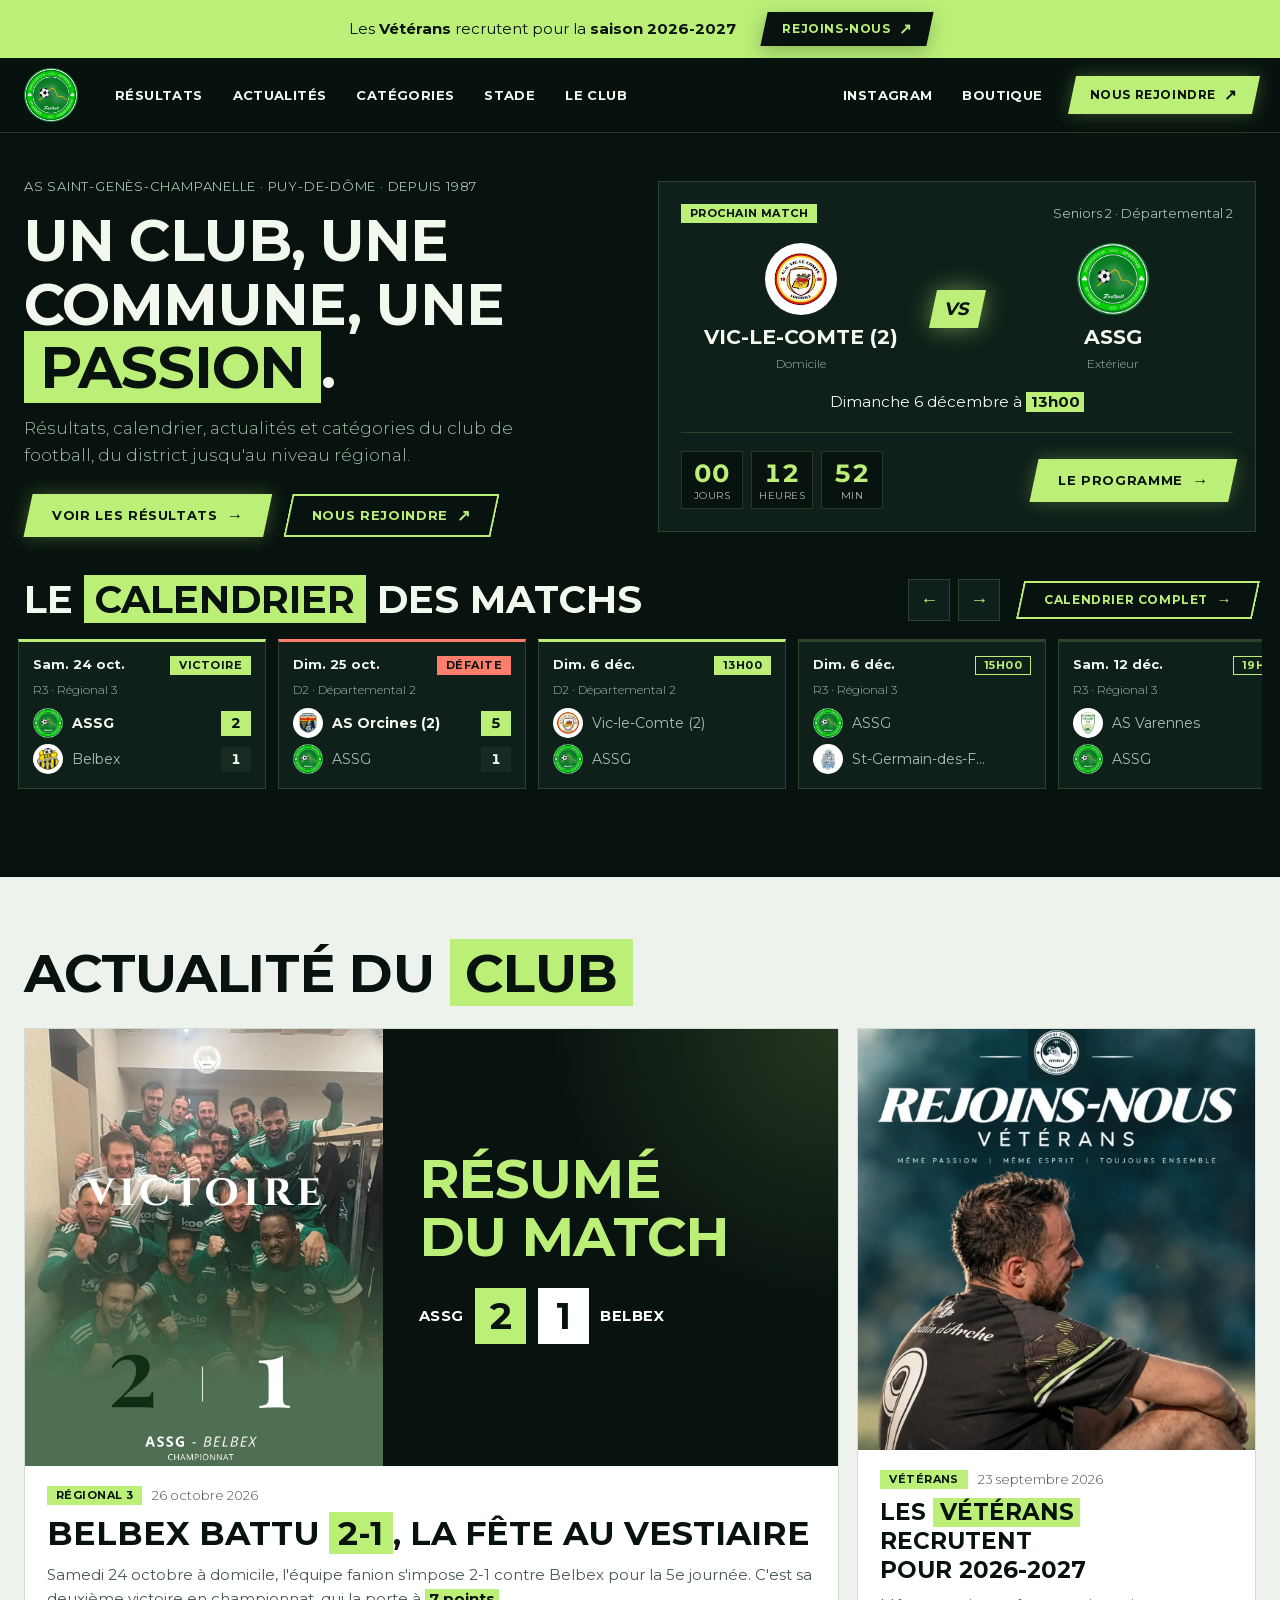
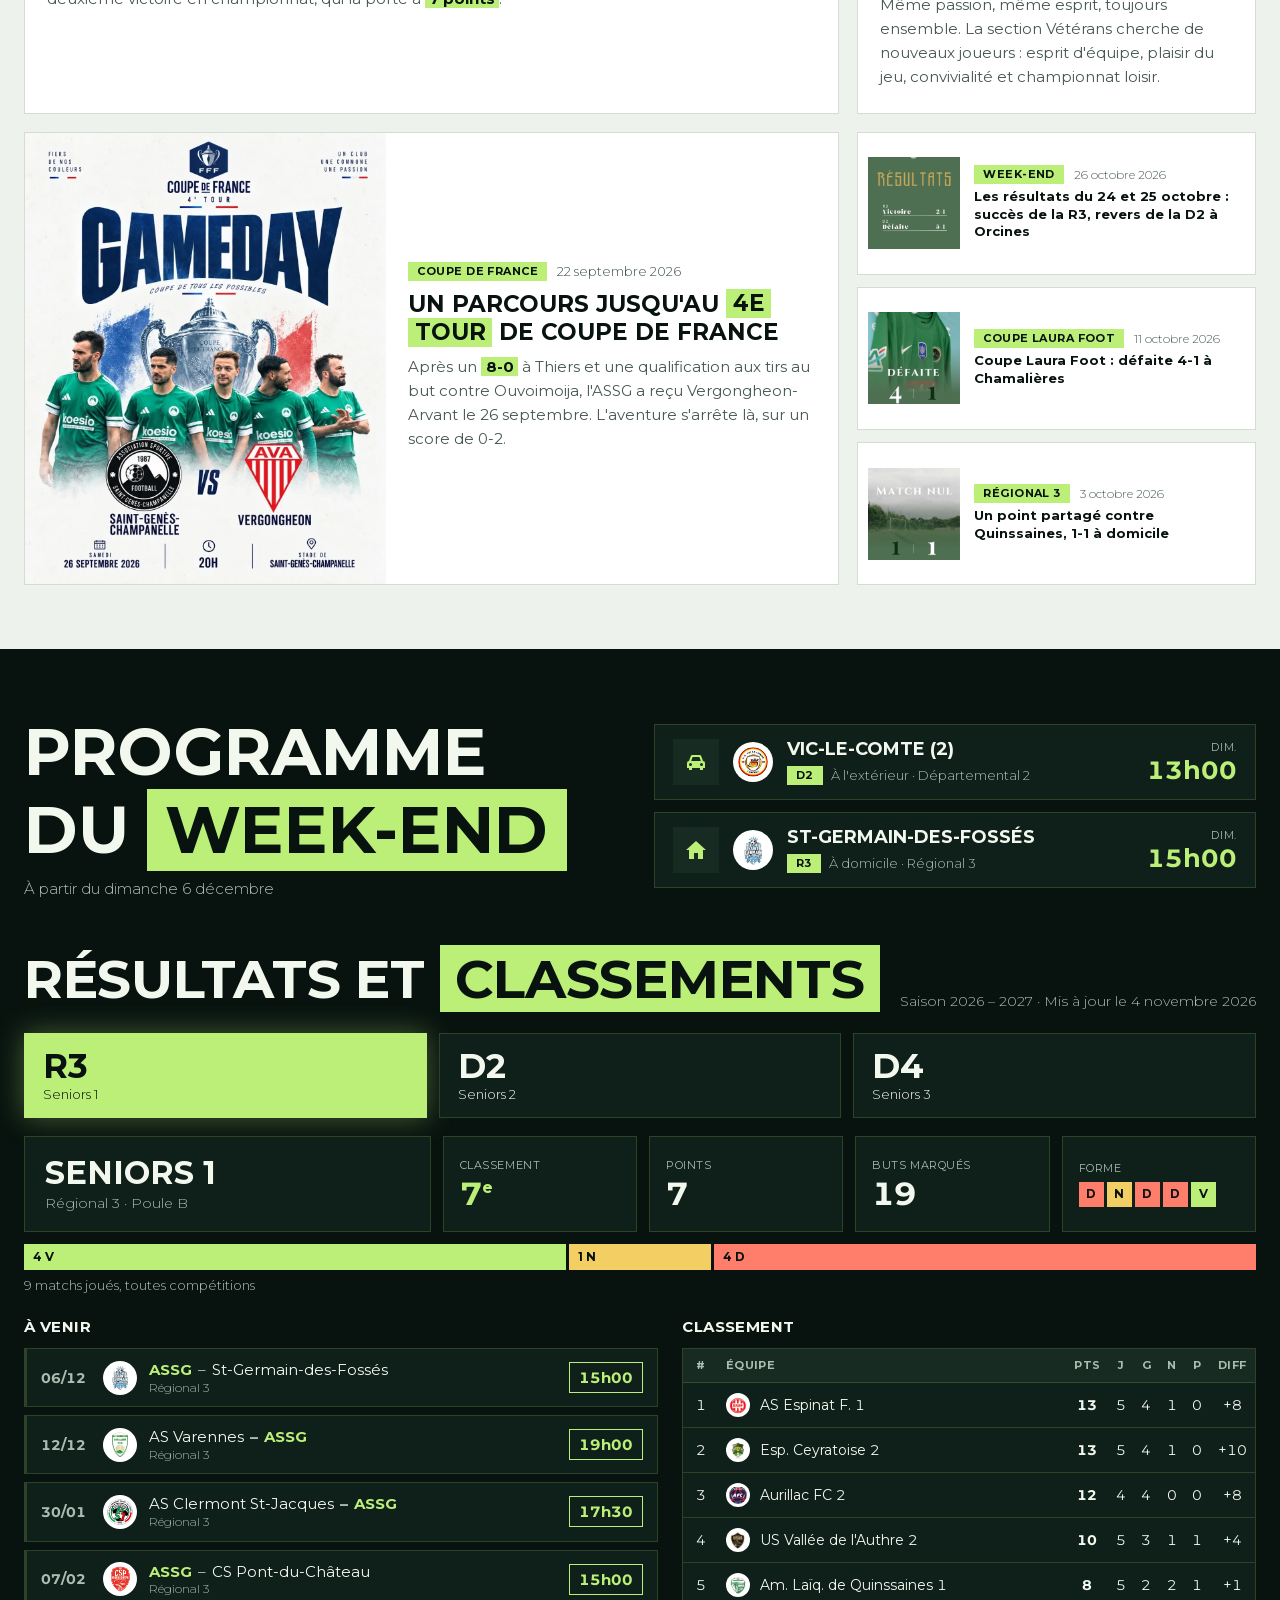
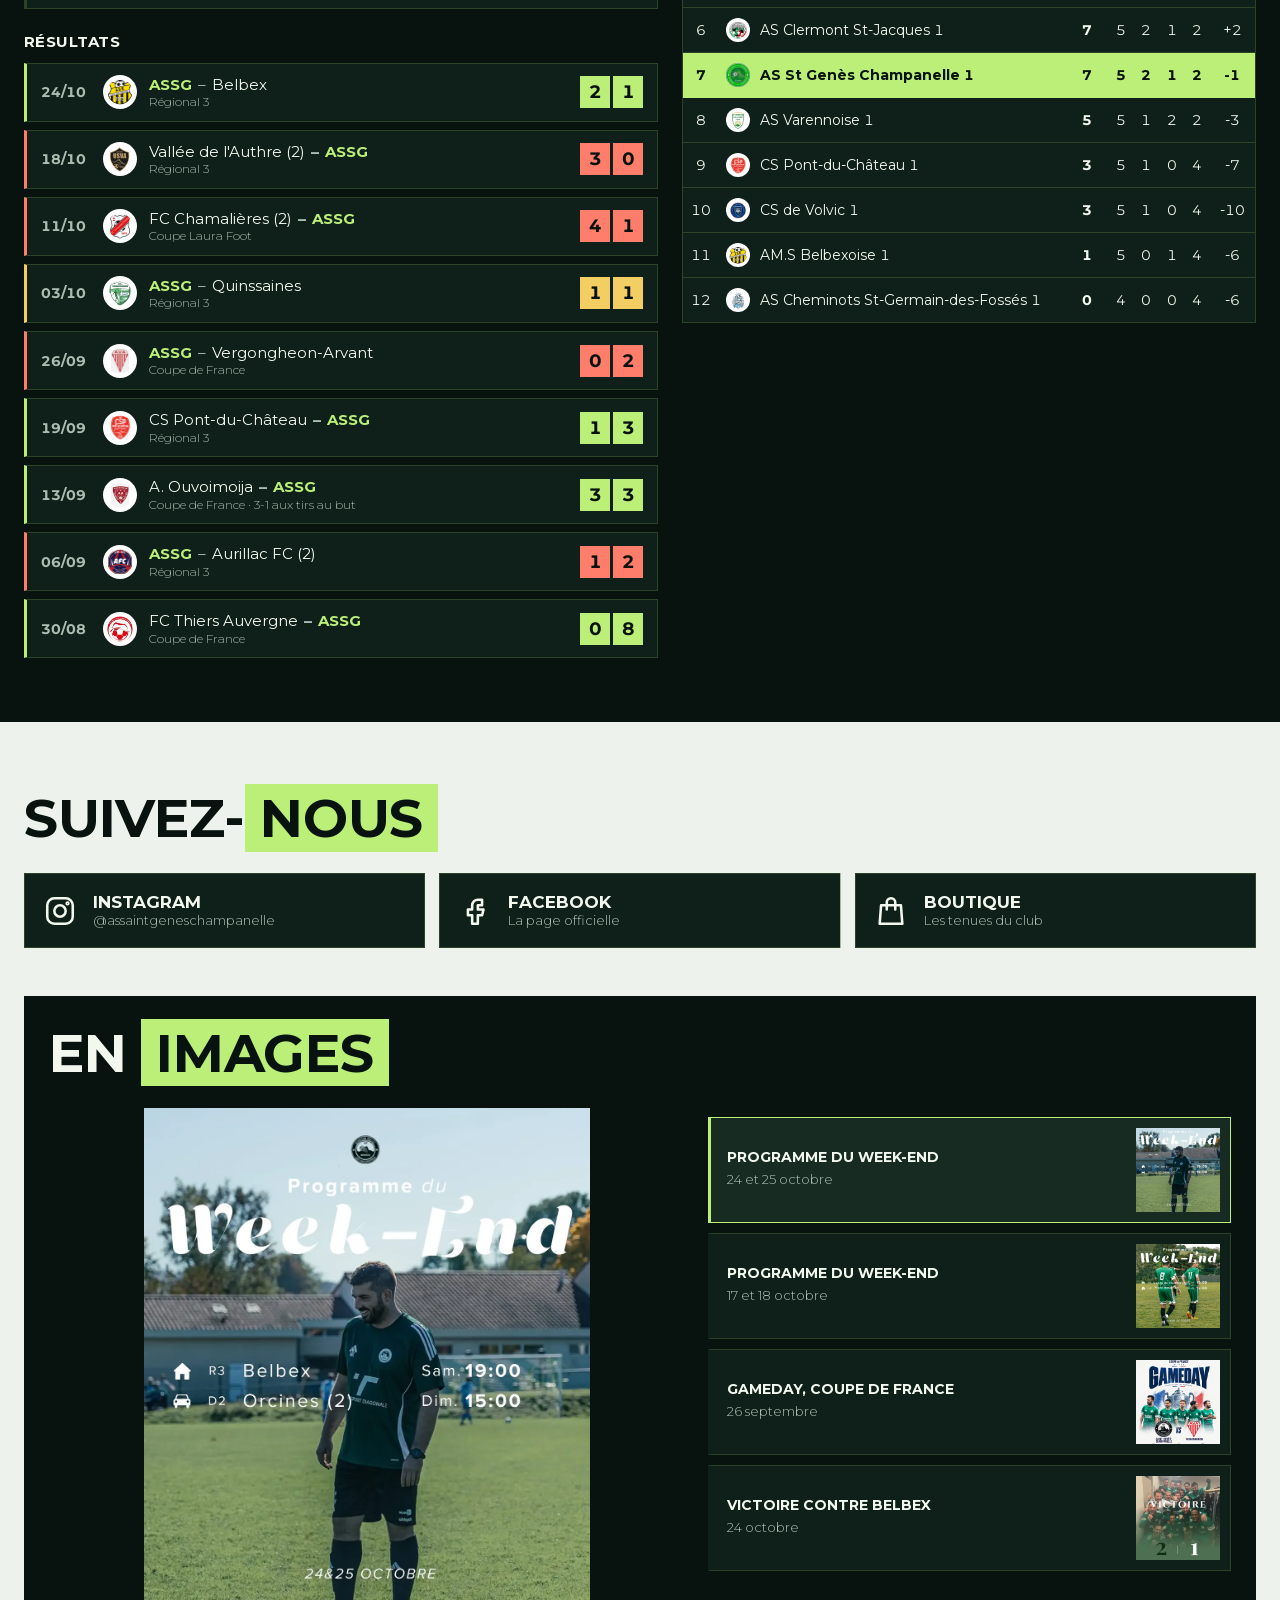
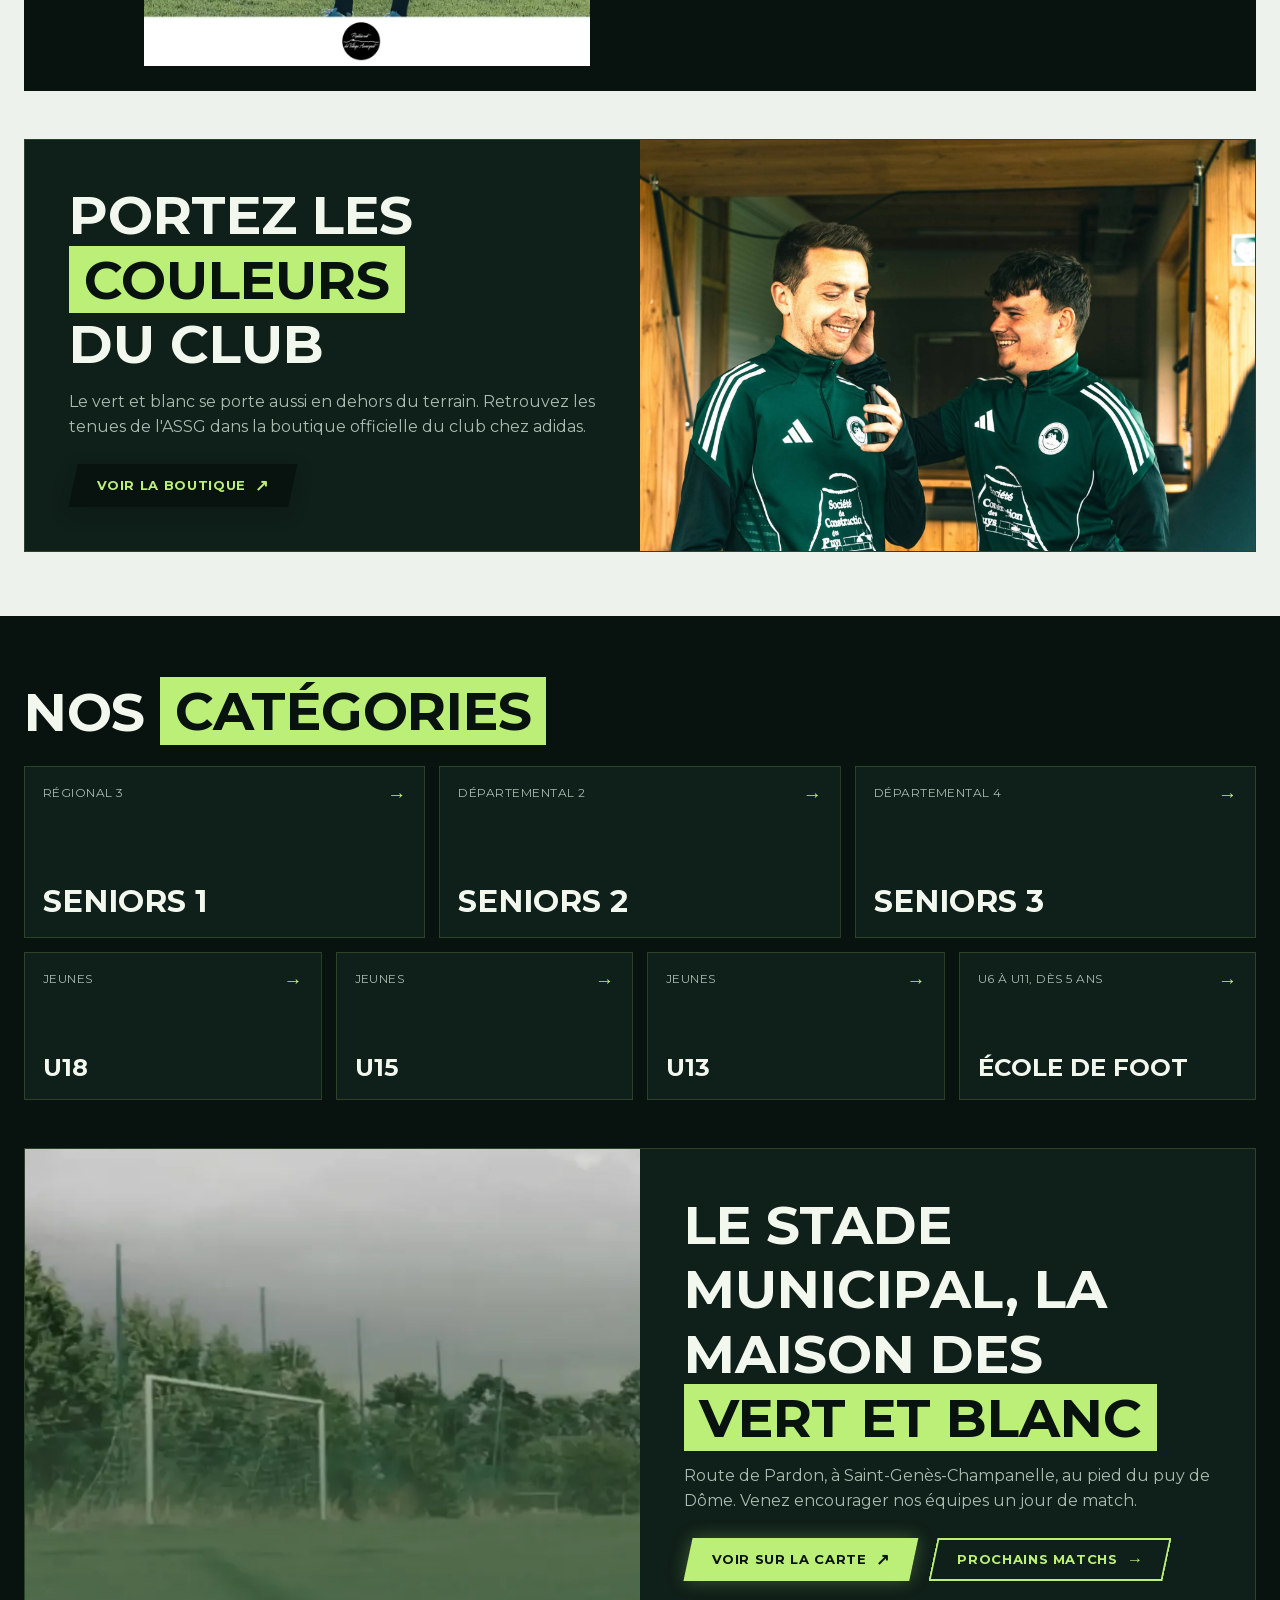
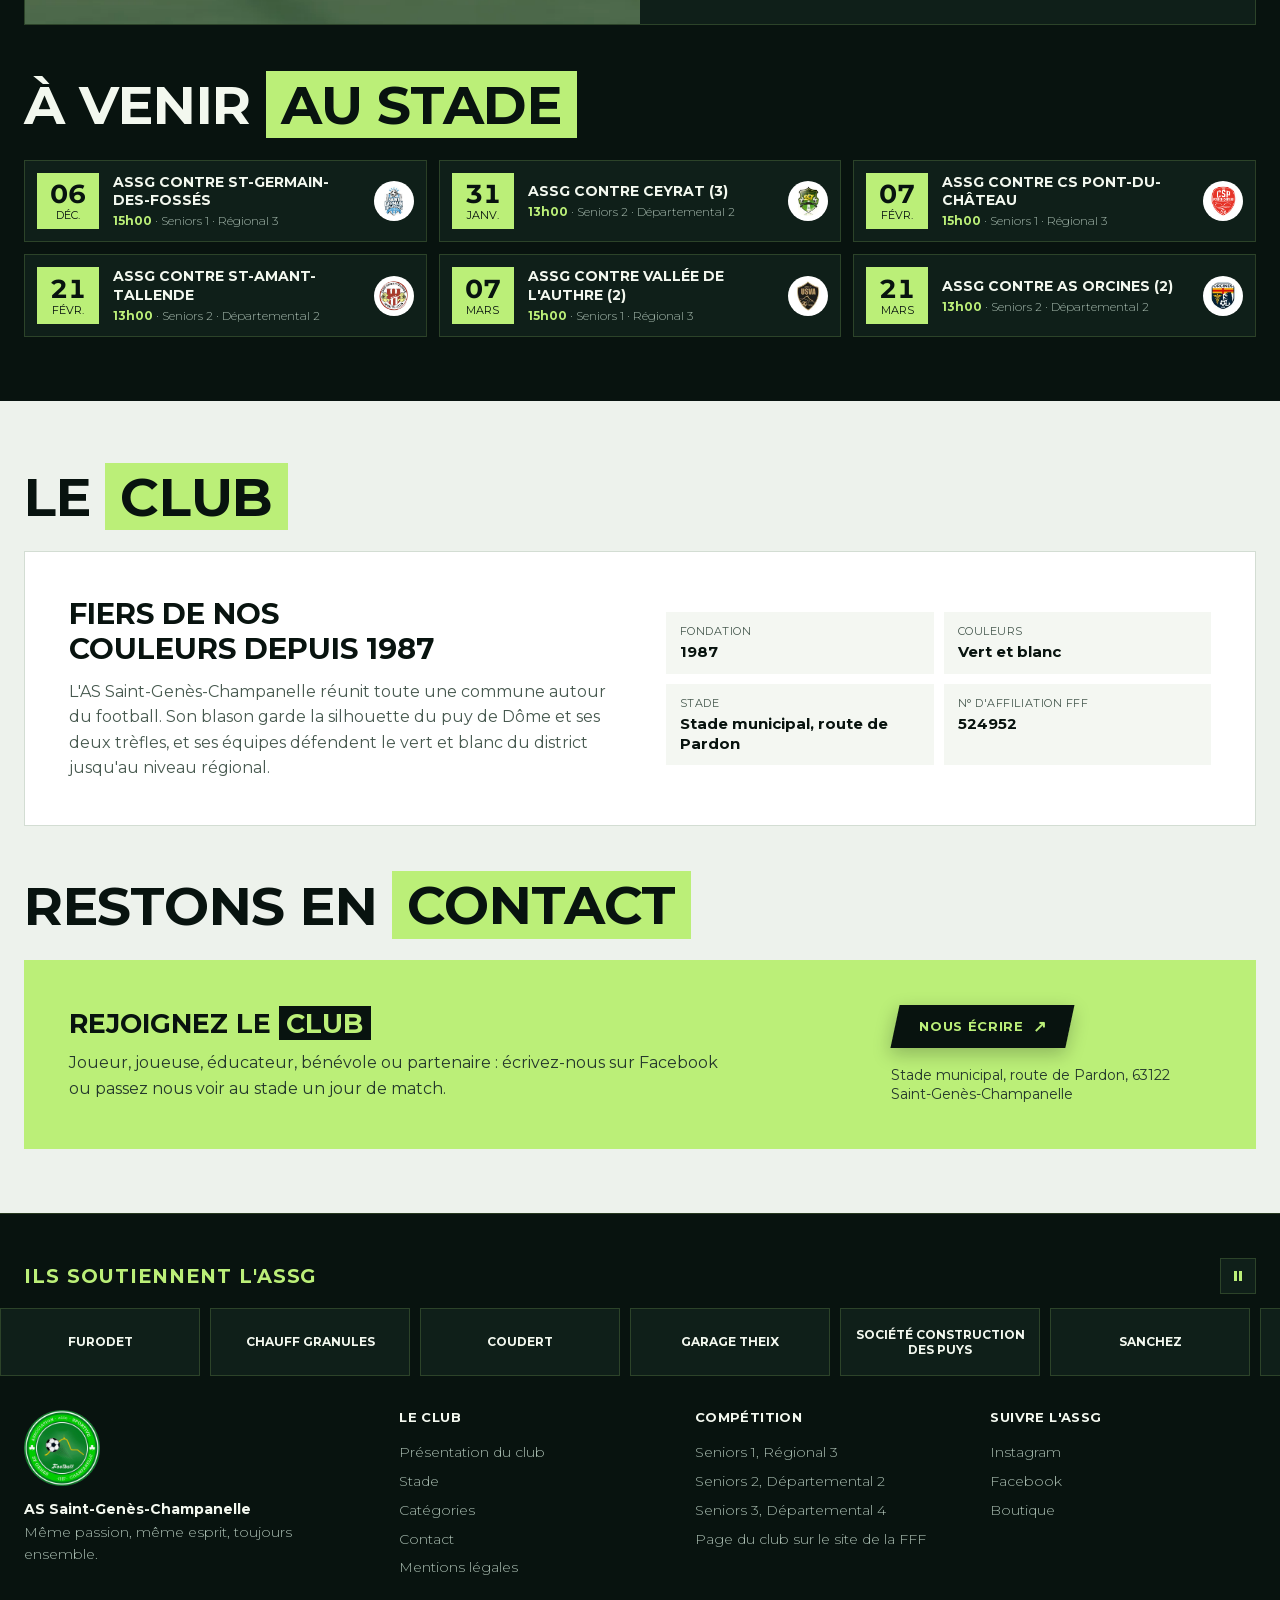
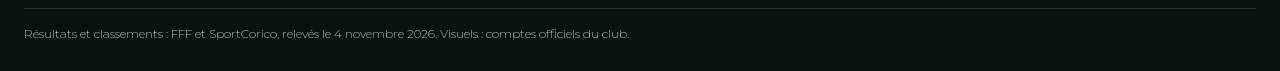
==== commit c969a29a: "Afficher les partenaires dans un bandeau qui défile Le bandeau boucle sans coupure, s'arrête au surv" ====
--- a/index.html
+++ b/index.html
@@ -222,11 +222,18 @@
 </main>
 
 <footer class="pied sombre">
+  <div class="pied-part">
+    <div class="wrap part-tete">
+      <h2>Ils soutiennent l'ASSG</h2>
+      <button type="button" class="fleche" id="part-pause" aria-pressed="false" aria-label="Mettre le défilement en pause">
+        <svg viewBox="0 0 12 12" aria-hidden="true"><path class="ic-pause" d="M2 1h3v10H2zM7 1h3v10H7z"/><path class="ic-lecture" d="M3 1l8 5-8 5z"/></svg>
+      </button>
+    </div>
+    <div class="defile" id="defile">
+      <ul id="partenaires" class="partenaires"></ul>
+    </div>
+  </div>
   <div class="wrap">
-    <div class="pied-part">
-      <h2>Ils soutiennent l'ASSG</h2>
-      <ul id="partenaires" class="partenaires"></ul>
-    </div>
     <div class="pied-nav">
       <div class="pied-marque">
         <img src="assets/logo.png" alt="Blason de l'AS Saint-Genès-Champanelle" width="76" height="76" loading="lazy">
--- a/css/style.css
+++ b/css/style.css
@@ -438,8 +438,17 @@
 /* Pied de page */
 .pied { background: var(--noir); padding-block: 44px 28px; border-top: 1px solid rgba(var(--lime-rgb), .17); }
 .pied-part h2 { font: 700 19.5px/1.2 var(--f); text-transform: uppercase; letter-spacing: .05em; color: var(--lime); }
-.partenaires { display: grid; grid-template-columns: repeat(6, minmax(0, 1fr)); gap: 10px; margin-top: 14px; }
-.partenaires li { display: flex; align-items: center; justify-content: center; text-align: center; min-height: 68px; padding: 10px; font: 700 12px/1.3 var(--f); text-transform: uppercase; }
+.part-tete { display: flex; align-items: center; justify-content: space-between; gap: 16px; }
+.part-tete .fleche { flex: none; width: 36px; height: 36px; }
+.part-tete svg { width: 12px; height: 12px; fill: currentColor; }
+.ic-lecture, [aria-pressed="true"] .ic-pause { display: none; }
+[aria-pressed="true"] .ic-lecture { display: inline; }
+/* Bandeau des partenaires : la liste est écrite deux fois et glisse de la moitié de sa largeur, pour boucler sans coupure */
+.defile { overflow: hidden; overflow-x: clip; overflow-y: visible; padding-top: 14px; }
+.partenaires { display: flex; width: max-content; animation: defile var(--duree, 100s) linear infinite; }
+.defile:hover .partenaires, .defile.en-pause .partenaires { animation-play-state: paused; }
+.partenaires li { flex: none; display: flex; align-items: center; justify-content: center; text-align: center; width: 200px; min-height: 68px; margin-right: 10px; padding: 10px; font: 700 12px/1.3 var(--f); text-transform: uppercase; }
+@keyframes defile { to { transform: translateX(-50%); } }
 .pied-nav { display: grid; grid-template-columns: minmax(0, 1.3fr) repeat(3, minmax(0, 1fr)); gap: 30px; padding-block: 34px 26px; }
 .pied-marque img { width: 76px; height: 76px; margin-bottom: 12px; }
 .pied-marque b { font-weight: 700; }
@@ -473,7 +482,6 @@
   .lede-rail img { height: 100%; aspect-ratio: auto; }
   .eq-head { grid-template-columns: minmax(0, 1fr); }
   .agenda { grid-template-columns: repeat(2, minmax(0, 1fr)); }
-  .partenaires { grid-template-columns: repeat(3, minmax(0, 1fr)); }
   .pied-nav { grid-template-columns: repeat(3, minmax(0, 1fr)); }
   .pied-marque { grid-column: 1 / -1; }
 }
@@ -509,7 +517,7 @@
   .tuile, .t3 { grid-column: span 6; min-height: 118px; padding: 14px; }
   .t3:nth-child(3) { grid-column: 1 / -1; }
   .t4 b, .tuile b { font-size: 19px; }
-  .partenaires { grid-template-columns: repeat(2, minmax(0, 1fr)); }
+  .partenaires li { width: 160px; }
   .pied-nav { grid-template-columns: repeat(2, minmax(0, 1fr)); }
   .count span { min-width: 54px; }
   .f { width: 22px; height: 22px; font-size: 11px; }
@@ -525,4 +533,8 @@
 @media (prefers-reduced-motion: reduce) {
   html { scroll-behavior: auto; }
   *, *::before, *::after { animation: none !important; transition: none !important; }
-}
+  /* Sans animation, tous les partenaires restent visibles sur plusieurs lignes */
+  .partenaires { width: auto; flex-wrap: wrap; justify-content: center; gap: 10px; padding-inline: 16px; }
+  .partenaires li { margin-right: 0; }
+  .partenaires li[aria-hidden], #part-pause { display: none; }
+}
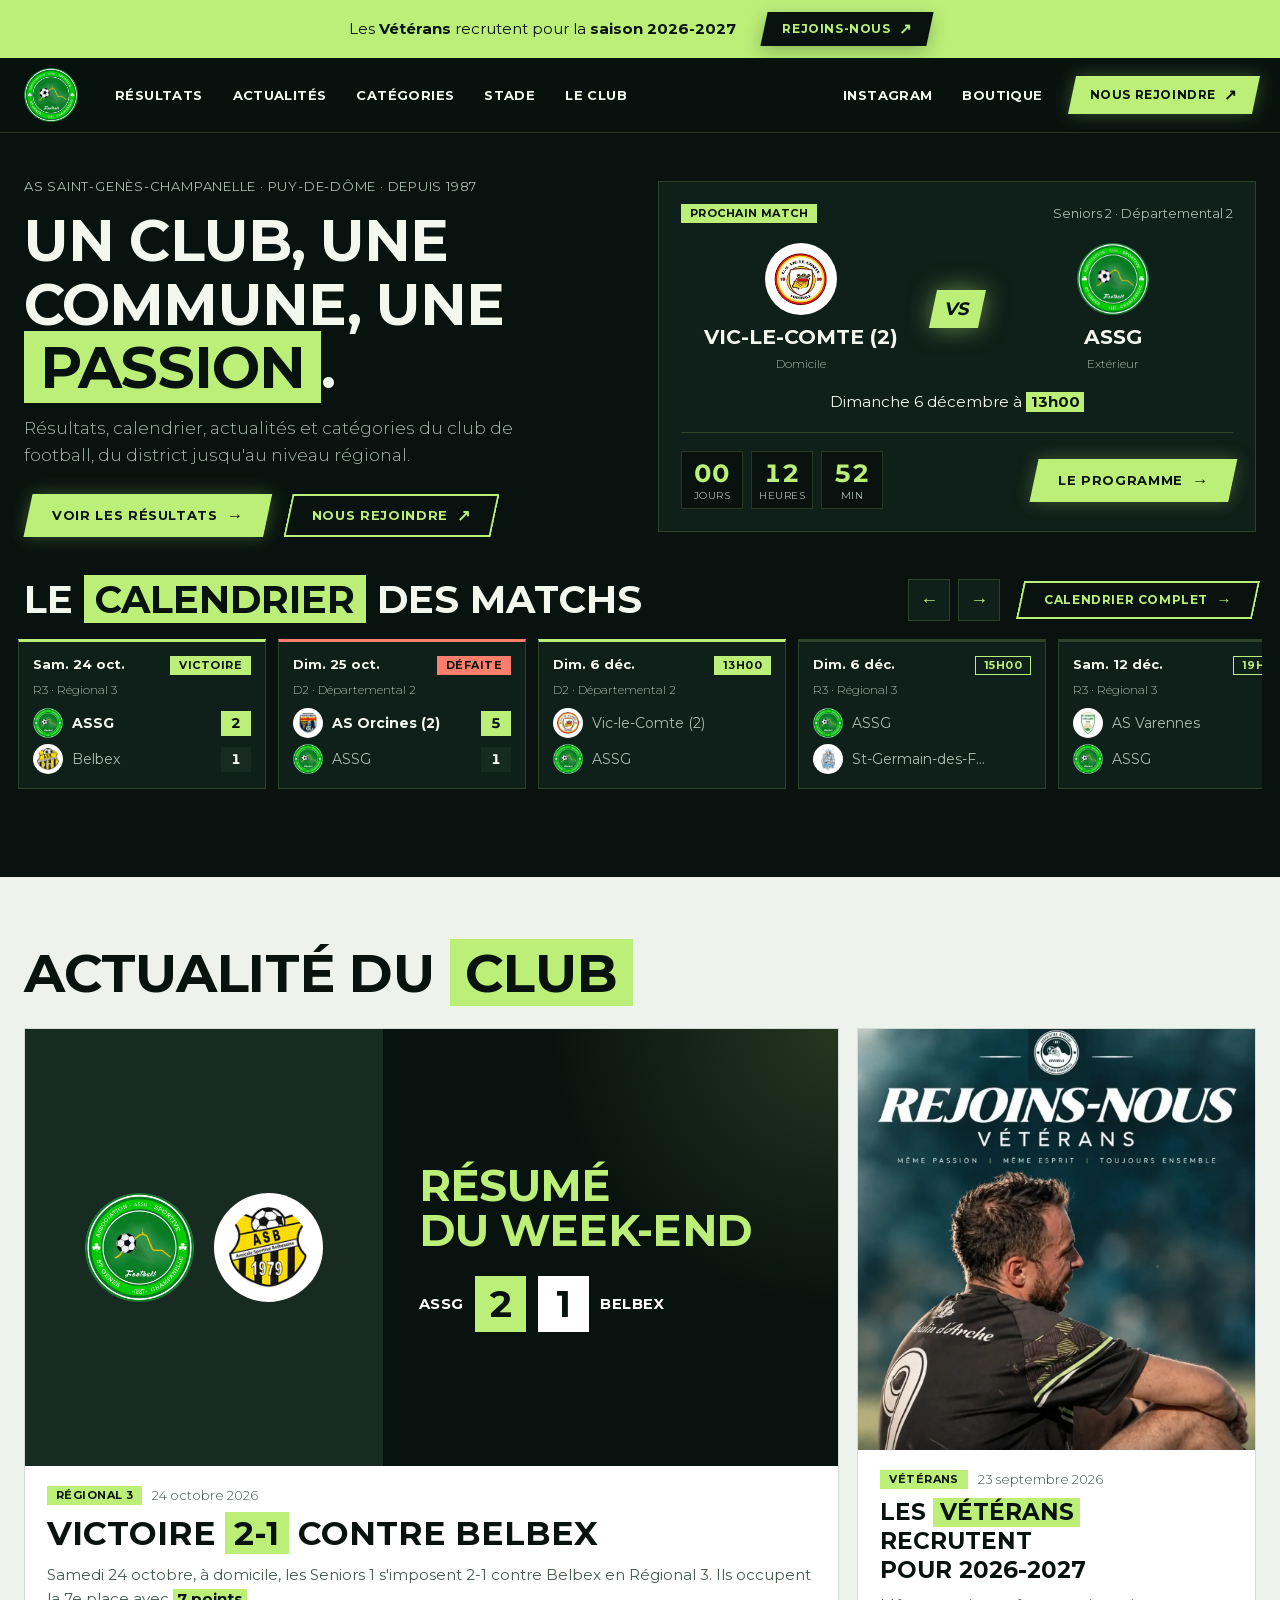
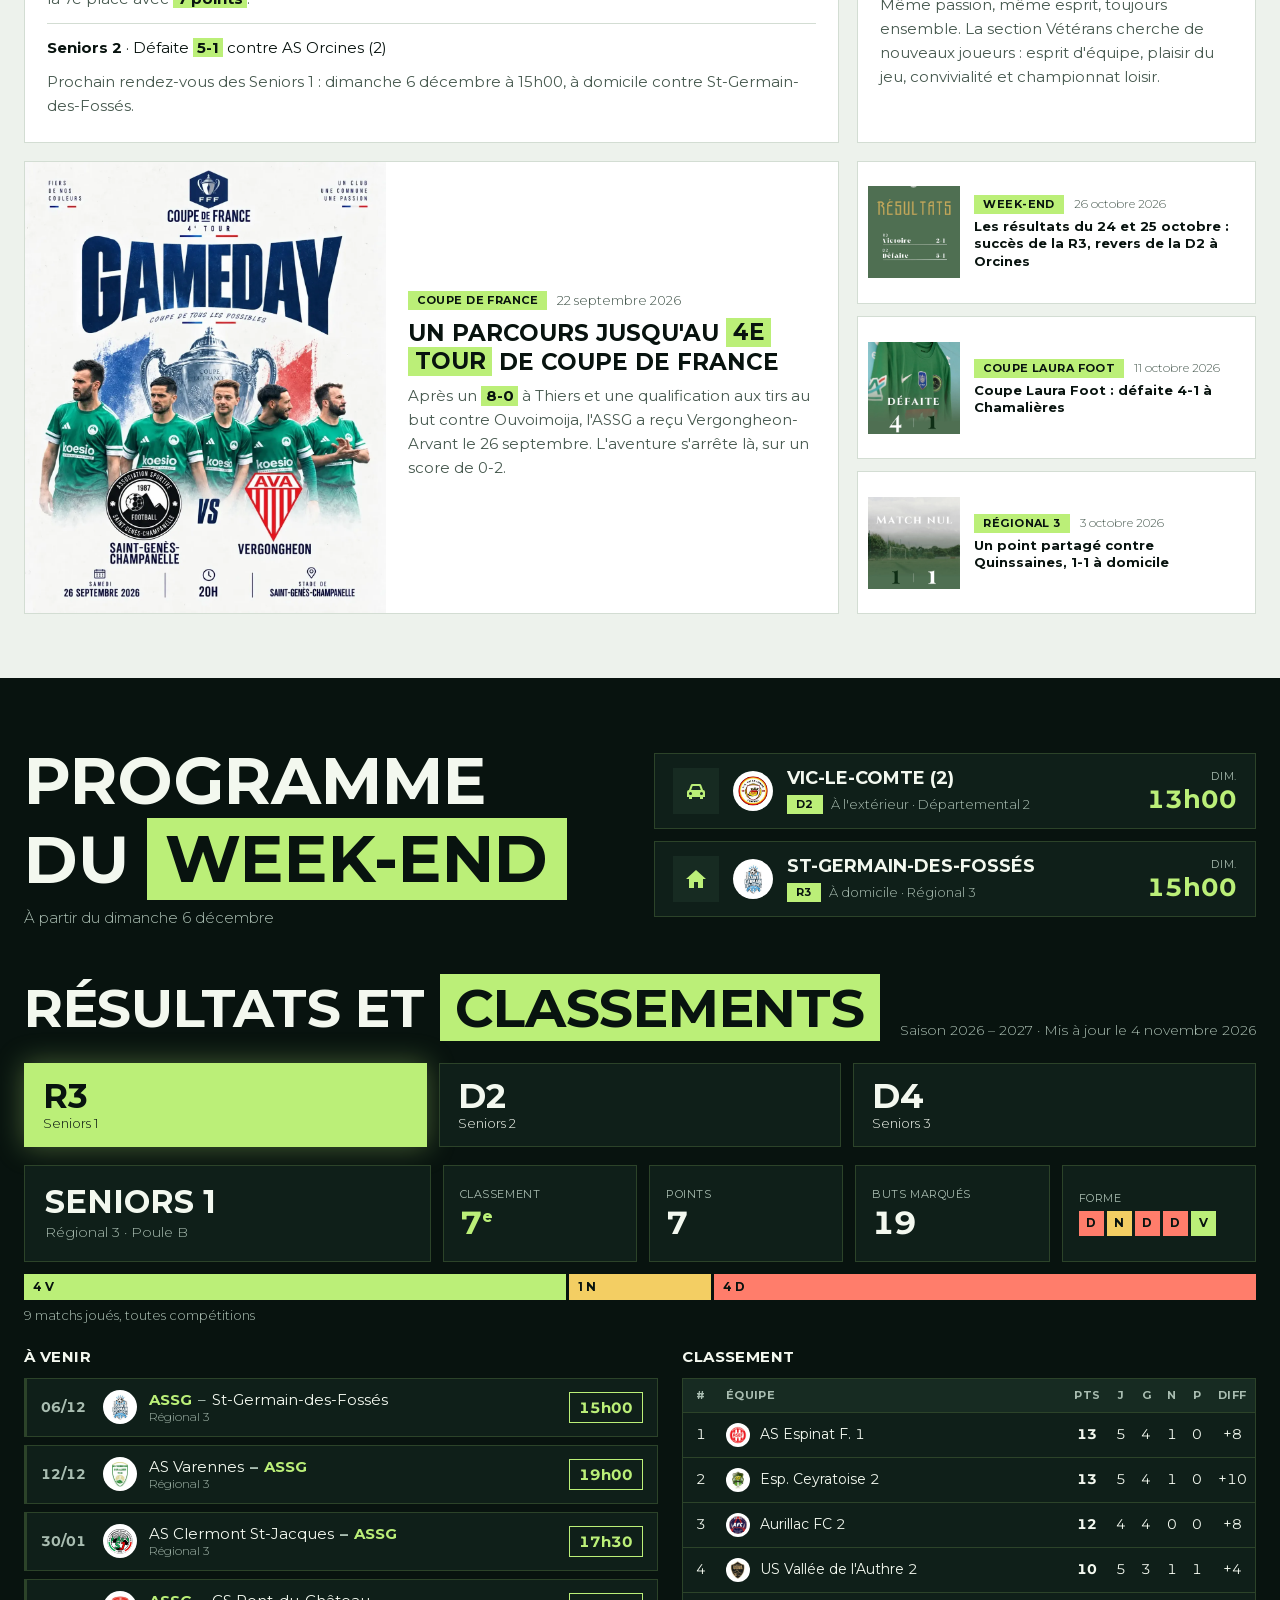
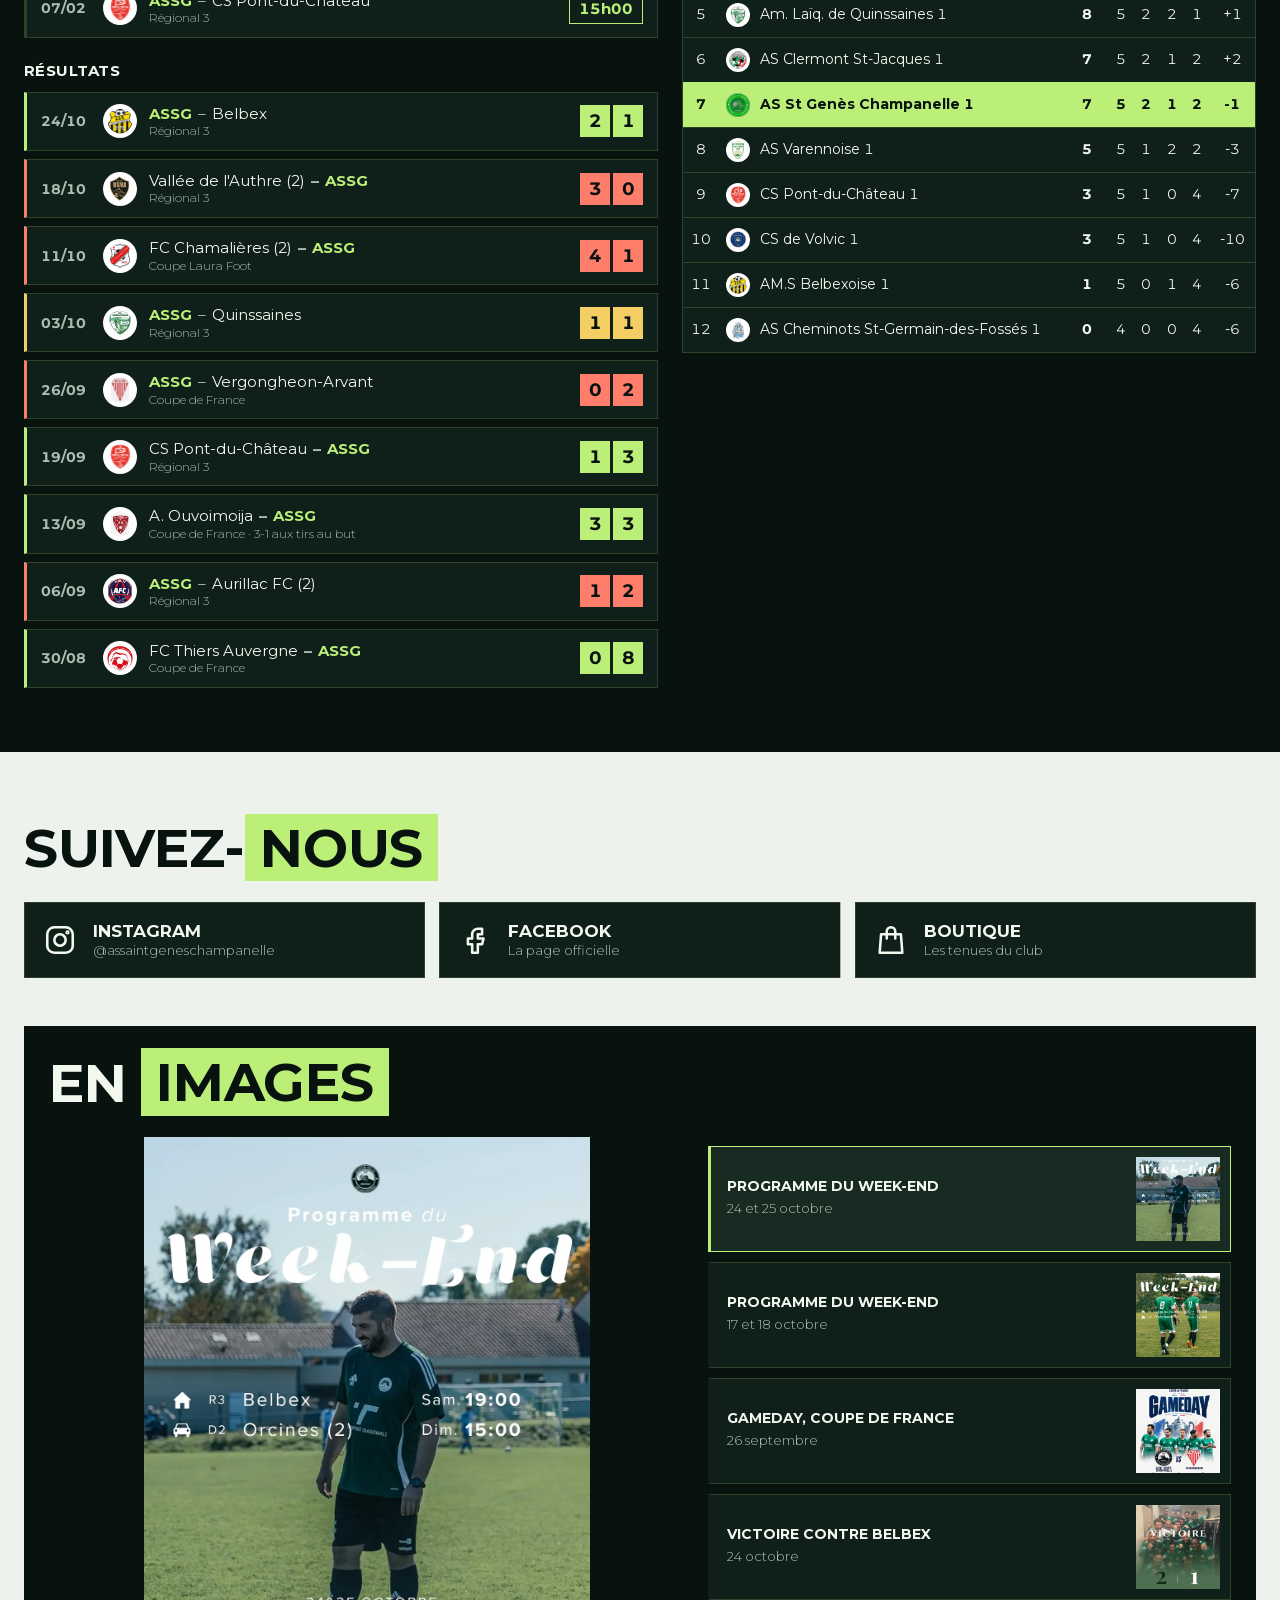
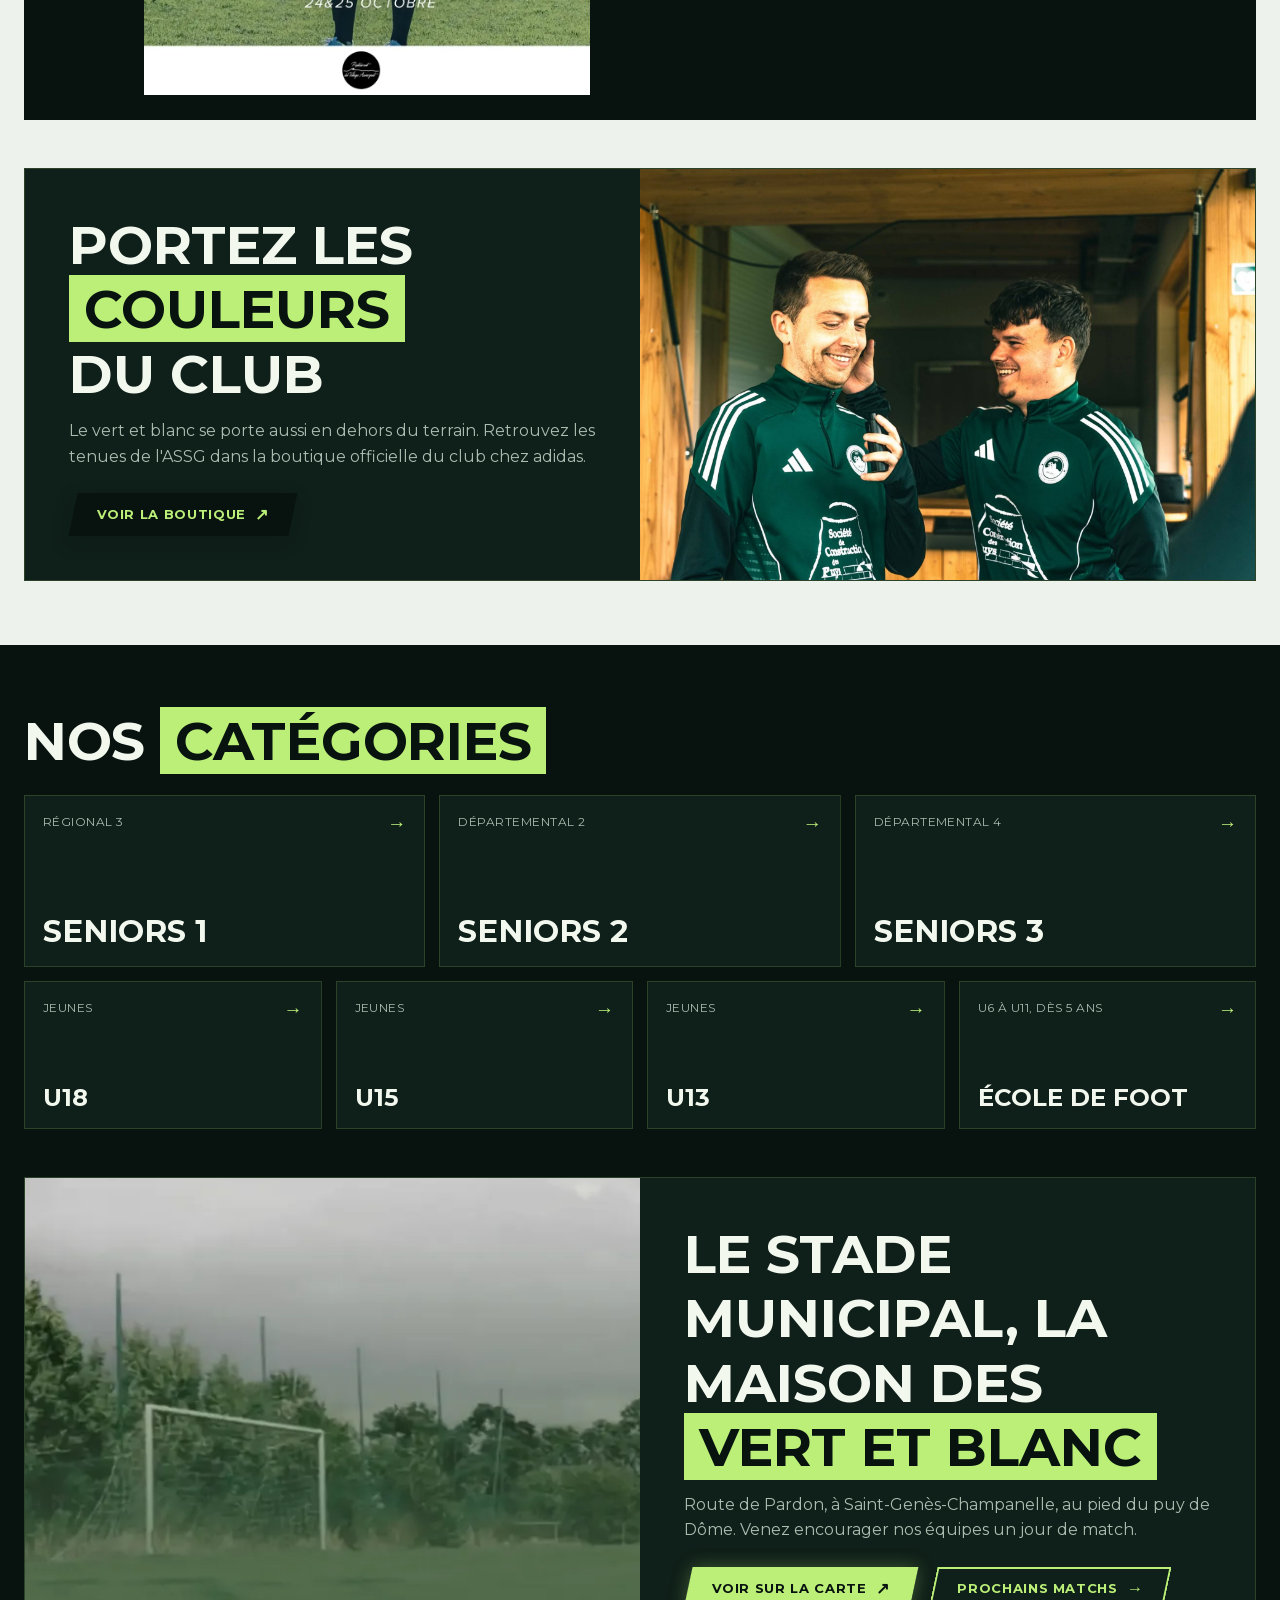
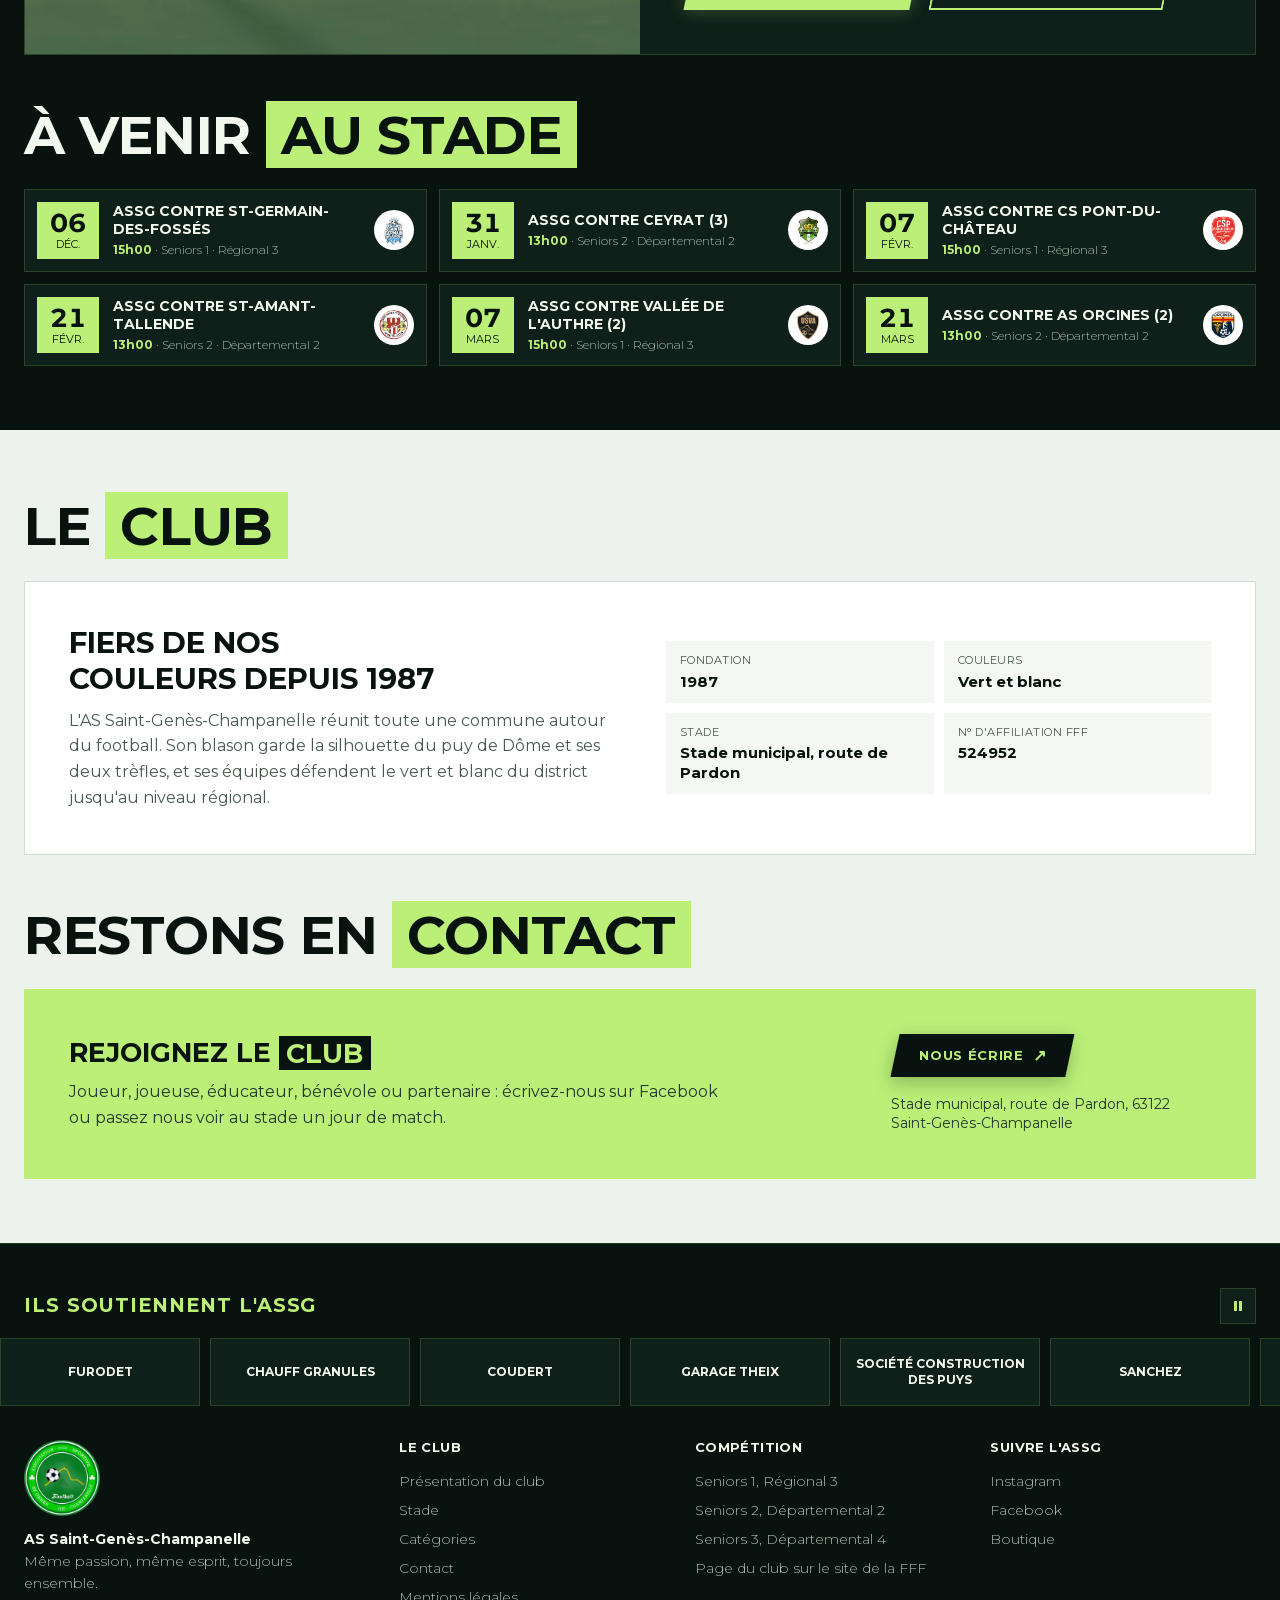
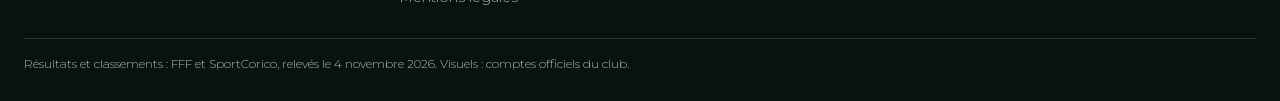
==== commit d3504b0f: "Actualiser la section Actualité chaque lundi La une devient un résumé des matchs calculé à partir de" ====
--- a/index.html
+++ b/index.html
@@ -267,6 +267,7 @@
 
 <script src="js/data.js"></script>
 <script src="js/resultats.js"></script>
+<script src="js/actus-insta.js"></script>
 <script src="js/app.js"></script>
 </body>
 </html>
--- a/css/style.css
+++ b/css/style.css
@@ -276,6 +276,12 @@
 .une-visuel { display: grid; grid-template-columns: 44% 56%; aspect-ratio: 16 / 8.6; overflow: hidden; background: var(--noir); color: var(--blanc); }
 .une-img { overflow: hidden; min-height: 0; }
 .une-img img { width: 100%; height: 100%; object-fit: cover; }
+.une-logos { display: flex; flex-wrap: wrap; align-items: center; align-content: center; justify-content: center; gap: clamp(8px, 1.6vw, 20px); padding: clamp(8px, 1.6vw, 20px); min-height: 0; --t: clamp(52px, 8.5vw, 116px); background: var(--noir-3); }
+.une-logos .mono { font-size: clamp(14px, 2vw, 26px); }
+.une-logos + .une-type .une-gros { font-size: clamp(20px, 3.4vw, 46px); white-space: nowrap; }
+.une-autres { display: grid; gap: 6px; margin-top: 12px; padding-top: 12px; border-top: 1px solid var(--bord); font-size: 15px; }
+.une-autres b { font-weight: 700; }
+.une-suite { margin-top: 10px; color: var(--doux); font-size: 15px; }
 .une-type { display: flex; flex-direction: column; justify-content: center; gap: clamp(10px, 2vw, 22px); padding: clamp(12px, 2.8vw, 36px); min-width: 0; background: radial-gradient(90% 90% at 100% 0, rgba(var(--lime-rgb), .16), transparent 70%); }
 .une-gros { font: 700 clamp(22px, 4.3vw, 58px)/1.05 var(--f); text-transform: uppercase; letter-spacing: -.015em; color: var(--lime); }
 .une-score { display: flex; align-items: center; flex-wrap: wrap; gap: clamp(6px, .9vw, 12px); }
